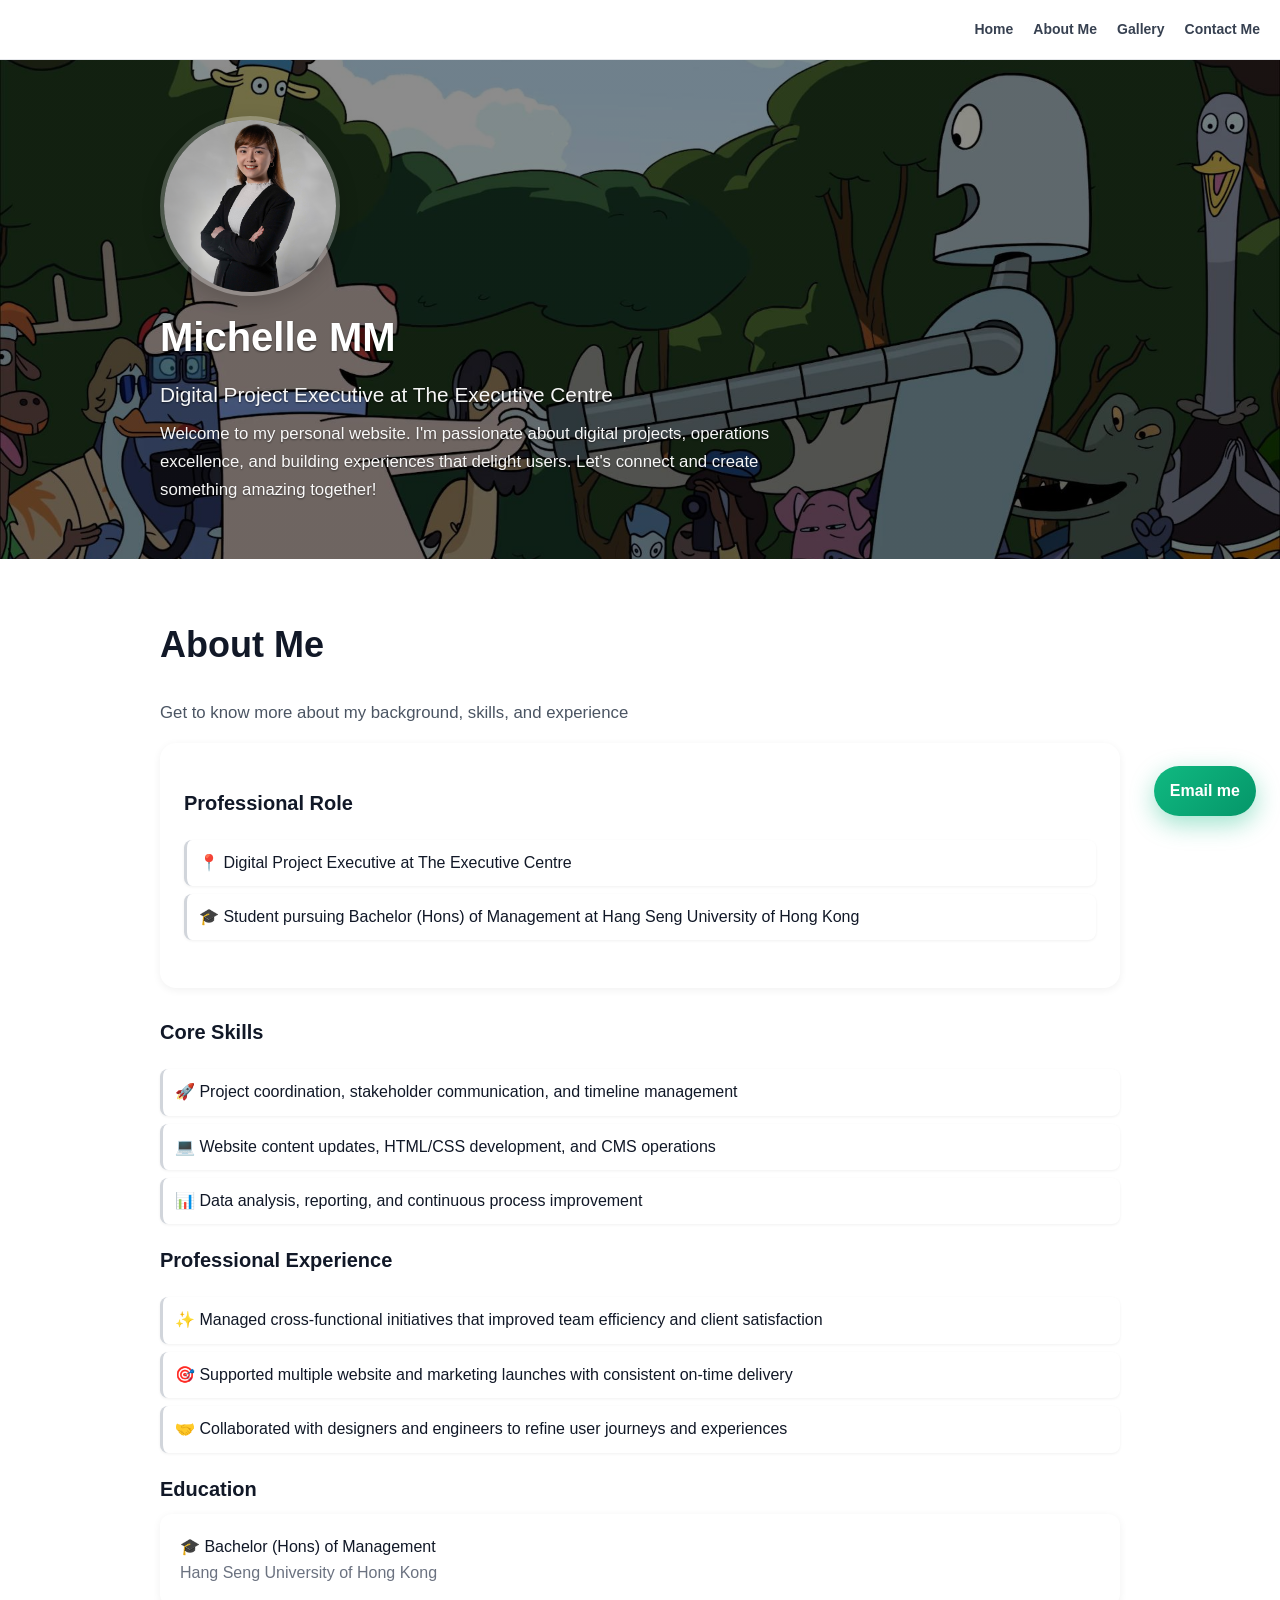
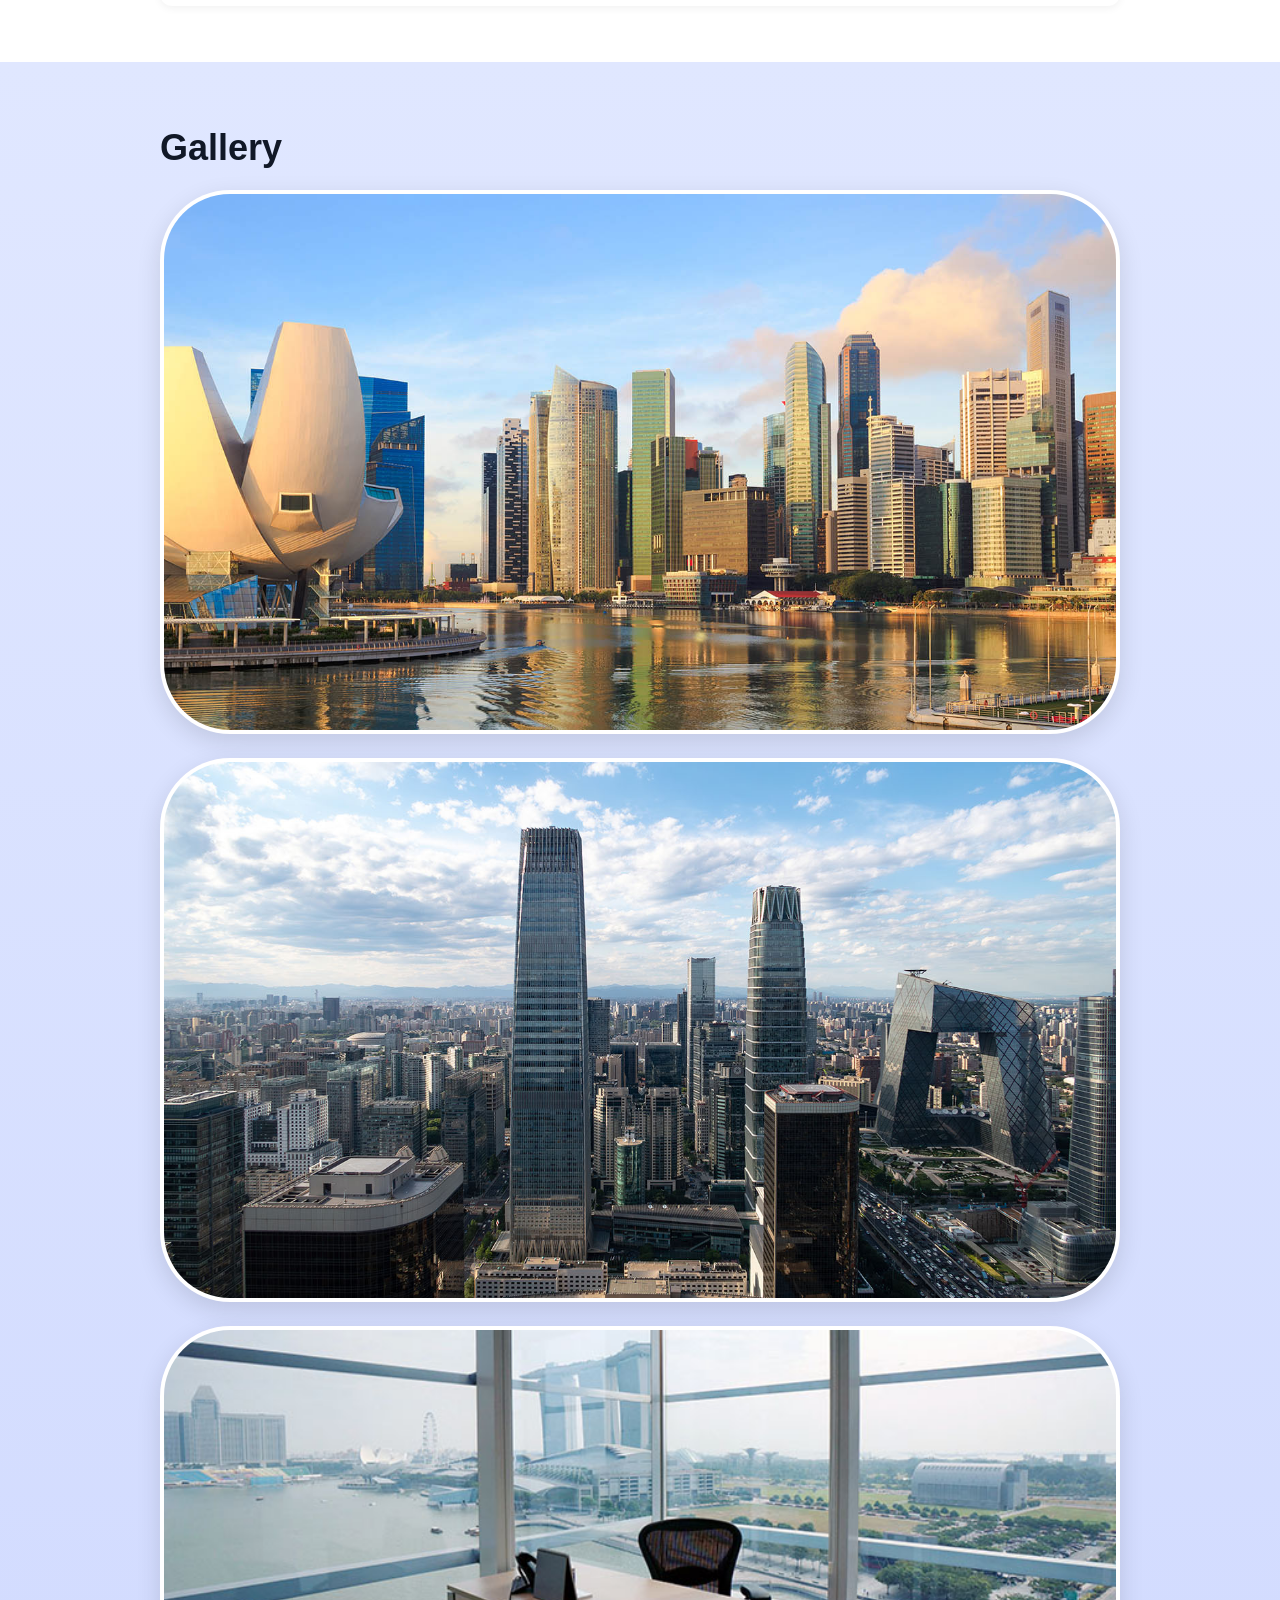
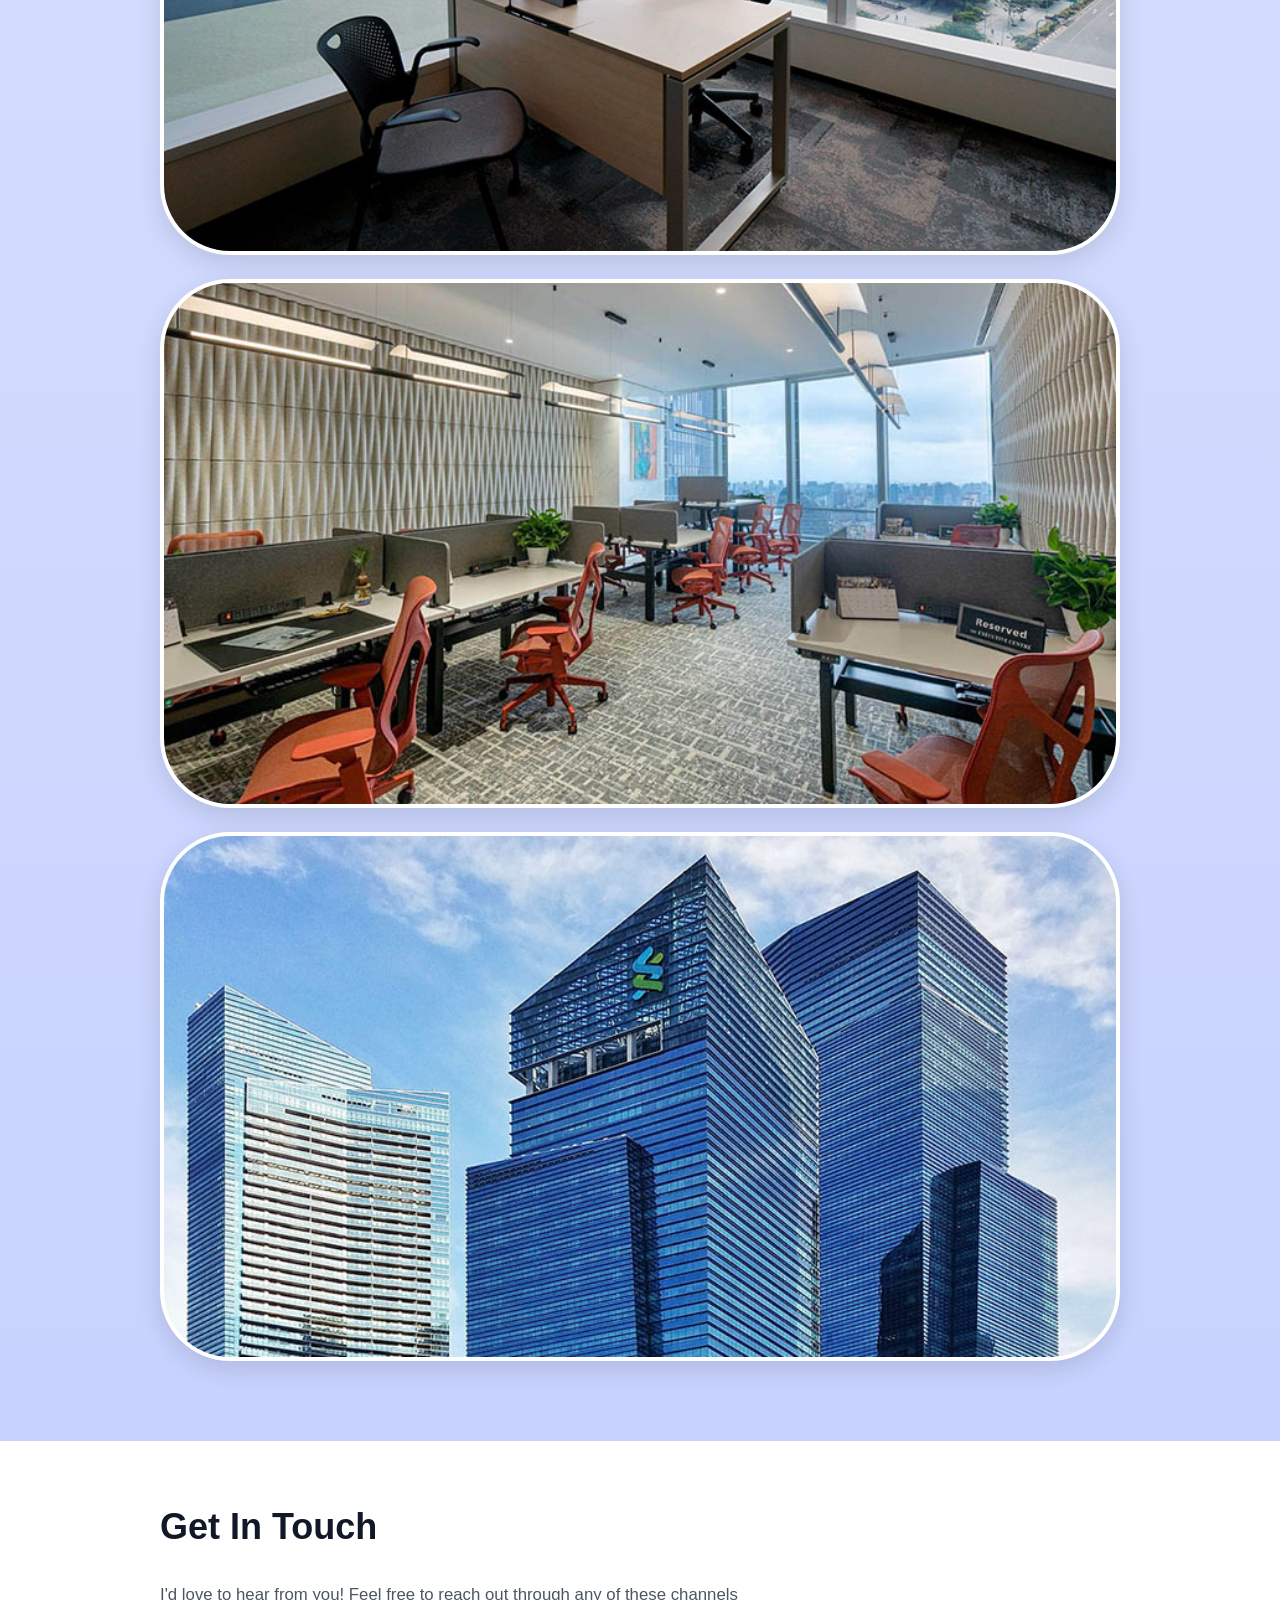
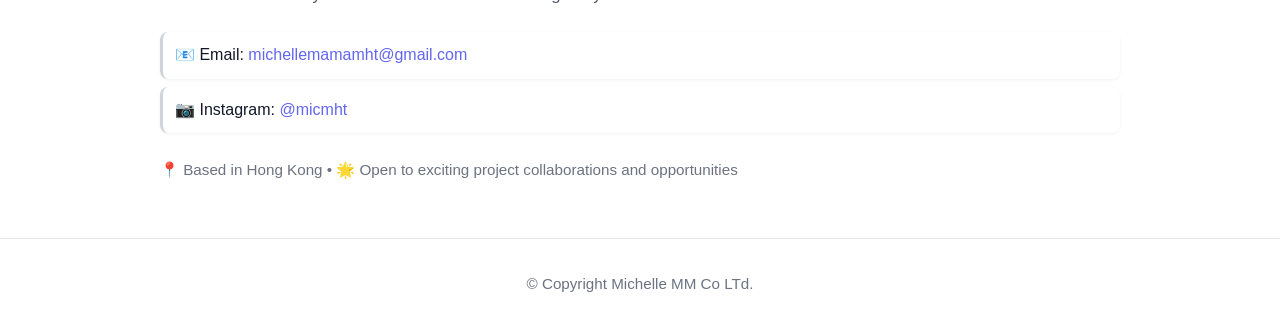
==== index.html @ 74125330 "Fixed the styling of the Gallery" ====
<!DOCTYPE html>
<html lang="en">
<head>
<meta charset="UTF-8">
<meta name="viewport" content="width=device-width, initial-scale=1.0">
<title>Michelle MM - Digital Project Executive | Personal Portfolio</title>
<link rel="stylesheet" href="css/style.css">
</head>
<body>
<header>
<nav>
<ul>
<li><a href="#intro">Home</a></li>
<li><a href="#about">About Me</a></li>
<li><a href="#gallery">Gallery</a></li>
<li><a href="#contact">Contact Me</a></li>
</ul>
</nav>
</header>
<main>
<section id="intro">
<div class="Container">
<img src="Images/Portrait.JPG" alt="The portrait of me">
<h2>Michelle MM</h2>
<p style="font-size: 1.3rem; font-weight: 500; margin-top: 16px;">Digital Project Executive at The Executive Centre</p>
<p>Welcome to my personal website. I'm passionate about digital projects, operations excellence, and building experiences that delight users. Let's connect and create something amazing together!</p>
</div> 
</section>

<section id="about">
<div class="container">
<h1>About Me</h1>
<p>Get to know more about my background, skills, and experience</p>
<div style="background: white; padding: 24px; border-radius: 16px; margin-bottom: 32px; box-shadow: 0 2px 8px rgba(0,0,0,0.06);">
<h2>Professional Role</h2>
<ul>
<li>📍 Digital Project Executive at The Executive Centre</li>
<li>🎓 Student pursuing Bachelor (Hons) of Management at Hang Seng University of Hong Kong</li>
</ul>
</div>

<h2>Core Skills</h2>
<ul>
<li>🚀 Project coordination, stakeholder communication, and timeline management</li>
<li>💻 Website content updates, HTML/CSS development, and CMS operations</li>
<li>📊 Data analysis, reporting, and continuous process improvement</li>
</ul>

<h2>Professional Experience</h2>
<ul>
<li>✨ Managed cross-functional initiatives that improved team efficiency and client satisfaction</li>
<li>🎯 Supported multiple website and marketing launches with consistent on-time delivery</li>
<li>🤝 Collaborated with designers and engineers to refine user journeys and experiences</li>
</ul>

<h2>Education</h2>
<p style="background: white; padding: 20px; border-radius: 12px; box-shadow: 0 2px 8px rgba(0,0,0,0.06); display: inline-block; min-width: 100%;">🎓 Bachelor (Hons) of Management<br><span style="color: #6b7280; font-size: 1rem;">Hang Seng University of Hong Kong</span></p>
</div>
</section>

<section id="gallery">
<div class="container">
<h1>Gallery</h1>
<img src="Images/Article-SingaporeLimitedLiabilityCompanyRegistrationCostRequirement-Header.jpg" alt="LLC Registration Header">
<img src="Images/Article-OfficeRentalPlatforms2025Strategy-Header.jpg" alt="Office Rental Platforms 2025 Header">
<img src="Images/Article-SingaporeLimitedLiabilityCompanyRegistrationCostRequirement-Room.jpg" alt="LLC Registration Room">
<img src="Images/Article-TecFlexibleGlobalWorkspacesBusinessCircle-Workstations.jpg" alt="TEC Flexible Workspaces Workstations">
<img src="Images/Article-SingaporeLimitedLiabilityCompanyRegistrationCostRequirement-Exterior.jpg" alt="LLC Registration Exterior">
</div>
</section>

<section id="contact">
<div class="container">
<h1>Get In Touch</h1>
<p>I'd love to hear from you! Feel free to reach out through any of these channels</p>
<ul>
<li>📧 Email: <a href="mailto:michellemamamht@gmail.com">michellemamamht@gmail.com</a></li>
<li>📷 Instagram: <a href="https://instagram.com/micmht" target="_blank" rel="noopener noreferrer">@micmht</a></li>
</ul>
<p>📍 Based in Hong Kong • 🌟 Open to exciting project collaborations and opportunities</p>
</div>
</section>

</main>
<footer>
<p>© Copyright Michelle MM Co LTd.</p>
</footer>
<!-- Lightbox overlay for gallery -->
<div id="lightbox" aria-hidden="true" style="display:none;">
<div class="lightbox-backdrop" role="button" tabindex="0"></div>
<img class="lightbox-image" alt="Expanded gallery image">
</div>

<!-- Back to top button -->
<button id="backToTop" type="button" aria-label="Back to top" style="display:none;">↑</button>

<!-- Sticky CTA: Email me -->
<a id="ctaEmail" href="mailto:michellemamamht@gmail.com" aria-label="Email Michelle">Email me</a>

<!-- Interaction scripts -->
<script>
// Smooth scroll for in-page links
document.querySelectorAll('a[href^="#"]').forEach(function(anchor){
  anchor.addEventListener('click', function(e){
    var targetId = this.getAttribute('href');
    var target = document.querySelector(targetId);
    if(target){
      e.preventDefault();
      target.scrollIntoView({ behavior: 'smooth', block: 'start' });
    }
  });
});

// Back to top visibility and behavior
var backBtn = document.getElementById('backToTop');
window.addEventListener('scroll', function(){
  backBtn.style.display = window.scrollY > 300 ? 'block' : 'none';
});
backBtn.addEventListener('click', function(){
  window.scrollTo({ top: 0, behavior: 'smooth' });
});

// Carousel logic
(function(){
  var track = document.querySelector('.carousel-track');
  if(!track) return;
  var slides = Array.from(document.querySelectorAll('.carousel-slide'));
  var prevBtn = document.querySelector('.carousel-btn.prev');
  var nextBtn = document.querySelector('.carousel-btn.next');
  var dotsContainer = document.querySelector('.carousel-dots');
  var index = 0;
  var timer; var autoplayMs = 3500; var isPointerDown = false; var startX = 0; var deltaX = 0;

  function renderDots(){
    dotsContainer.innerHTML = '';
    slides.forEach(function(_, i){
      var dot = document.createElement('button');
      dot.className = 'carousel-dot' + (i === index ? ' active' : '');
      dot.setAttribute('aria-label', 'Slide ' + (i+1));
      dot.addEventListener('click', function(){ goTo(i); restart(); });
      dotsContainer.appendChild(dot);
    });
  }
  function update(){
    var width = track.clientWidth; // equal to carousel width via CSS
    track.style.transform = 'translateX(' + (-index * width) + 'px)';
    renderDots();
  }
  function goTo(i){ index = (i + slides.length) % slides.length; update(); }
  function next(){ goTo(index+1); }
  function prev(){ goTo(index-1); }
  function start(){ timer = setInterval(next, autoplayMs); }
  function stop(){ clearInterval(timer); }
  function restart(){ stop(); start(); }

  nextBtn.addEventListener('click', function(){ next(); restart(); });
  prevBtn.addEventListener('click', function(){ prev(); restart(); });
  window.addEventListener('resize', update);

  // Drag / swipe
  var carousel = document.querySelector('.carousel');
  function onDown(x){ isPointerDown = true; startX = x; stop(); }
  function onMove(x){ if(!isPointerDown) return; deltaX = x - startX; track.style.transition = 'none'; track.style.transform = 'translateX(' + (-(index * track.clientWidth) + deltaX) + 'px)'; }
  function onUp(){
    if(!isPointerDown) return; isPointerDown = false; track.style.transition = '';
    if(Math.abs(deltaX) > track.clientWidth * 0.2){ if(deltaX < 0) next(); else prev(); } else { update(); }
    deltaX = 0; restart();
  }
  carousel.addEventListener('mousedown', function(e){ onDown(e.clientX); });
  window.addEventListener('mousemove', function(e){ onMove(e.clientX); });
  window.addEventListener('mouseup', onUp);
  carousel.addEventListener('touchstart', function(e){ onDown(e.touches[0].clientX); }, {passive:true});
  carousel.addEventListener('touchmove', function(e){ onMove(e.touches[0].clientX); }, {passive:true});
  window.addEventListener('touchend', onUp);

  // Init
  renderDots(); update(); start();
})();
</script>
</body>
</html>
---- css/style.css ----
*{
    padding: 0;
    margin: 0;
    box-sizing: border-box;
}

body{
    font-family: -apple-system, BlinkMacSystemFont, 'Segoe UI', Roboto, Oxygen,
        Ubuntu, Cantarell, 'Helvetica Neue', 'Noto Sans', Arial, sans-serif;
    color: #111827;
    background-color: #ffffff;
    line-height: 1.65;
    scroll-behavior: smooth;
}

header{
    height: 60px;
    display: flex;
    align-items: center;
    border-bottom: 1px solid #e5e7eb;
    background: #ffffff;
    backdrop-filter: blur(10px);
    position: sticky;
    top: 0;
    z-index: 100;
    box-shadow: none;
}

header nav{
    width: 100%;
}

header nav ul{
    display: flex;
    justify-content: flex-end;
    gap: 20px;
    list-style: none;
    padding: 0 20px;
}

header nav ul li{
    padding-left: 0;
}

header a{
    text-decoration: none;
    color: #374151;
    font-weight: 600;
    font-size: 14px;
    transition: color 0.2s ease;
}
header a:hover{ color: #111827; }

section{
    min-height: auto;
    padding: 56px 16px;
    display: flex;
    justify-content: center;
    align-items: center;
}

.Container,
.container{
    width: 100%;
    max-width: 960px;
    margin: 0 auto;
    text-align: left;
}

#intro .Container{ animation: fadeInUp 0.6s ease-out; }

@keyframes fadeInUp{
    from{
        opacity: 0;
        transform: translateY(30px);
    }
    to{
        opacity: 1;
        transform: translateY(0);
    }
}

.Container img,
.container img{
    width: 180px;
    height: 180px;
    object-fit: cover;
    border-radius: 50%;
    border: 4px solid rgba(255, 255, 255, 0.25);
    box-shadow: 0 6px 20px rgba(0, 0, 0, 0.15);
    transition: transform 0.2s ease, box-shadow 0.2s ease;
    margin-bottom: 16px;
    display: block;
}

.Container img:hover,
.container img:hover{
    transform: scale(1.05);
    box-shadow: 0 12px 40px rgba(0, 0, 0, 0.3);
}

.Container h2,
.container h2{
    margin-top: 8px;
    font-size: clamp(1.75rem, 4vw, 2.5rem);
    font-weight: 700;
    line-height: 1.25;
}

.Container p{
    margin-top: 8px;
    font-size: 1.05rem;
    max-width: 640px;
    opacity: 0.96;
}

#intro {
    background: linear-gradient(0deg, rgba(0,0,0,0.45), rgba(0,0,0,0.45)),
                url(../Images/robot-dreams-wallpapers.jpg);
    background-repeat: no-repeat;
    background-size: cover;
    background-position: center;
    background-attachment: scroll;
    position: relative;
}

#intro::before{ content: none; }

#intro .Container,
#intro .Container h2,
#intro .Container p,
#intro .Container a,
#intro .Container li{ color: #ffffff; text-shadow: 0 1px 2px rgba(0,0,0,0.5); }

.container{
    text-align: left;
}

.container h1{
    font-size: clamp(1.75rem, 3.2vw, 2.25rem);
    font-weight: 700;
    margin-bottom: 24px;
    text-align: left;
    color: #111827;
}

.container > p:first-of-type{ font-size: 1.05rem; color: #4b5563; text-align: left; margin-bottom: 16px; }

.container h2{ font-size: 1.25rem; margin: 24px 0 12px; color: #111827; font-weight: 700; }

.container ul{
    list-style: none;
    padding-left: 0;
    margin: 24px 0;
}

.container li{ padding: 10px 12px; margin: 8px 0; background: #ffffff; border-radius: 8px; box-shadow: 0 1px 3px rgba(0,0,0,0.06); transition: background 0.2s ease; border-left: 3px solid #d1d5db; }
.container li:hover{ background: #f9fafb; }

.container a{
    color: #6366f1;
    text-decoration: none;
    font-weight: 500;
    transition: color 0.2s ease;
}

.container a:hover{
    color: #8b5cf6;
    text-decoration: underline;
}

#about{ background: #ffffff; }
#contact{ background: #ffffff; }
#gallery{ background: #ffffff; }
#contact .container p:last-child{ text-align: left; margin-top: 12px; font-size: 0.95rem; color: #6b7280; font-style: normal; }

#gallery{
    background: linear-gradient(180deg, #e0e7ff 0%, #c7d2fe 100%);
}

#gallery h1{
    margin-bottom: 12px;
}

#gallery img{
    width: 100%;
    height: auto;
    border-radius: 70px;
    box-shadow: 0 8px 24px rgba(0,0,0,0.12);
    background: #ffffff;
    display: inline-block;
}

/* Carousel */
.carousel{
    position: relative;
    overflow: hidden;
    border-radius: 16px;
    box-shadow: 0 8px 24px rgba(0,0,0,0.12);
    background: #fff;
}
.carousel-track{
    display: flex;
    width: 100%;
    transition: transform 0.5s ease;
}
.carousel-slide{
    flex: 0 0 100%;
    display: flex;
    align-items: center;
    justify-content: center;
}
.carousel-slide img{
    width: 100%;
    height: 480px;
    object-fit: cover;
}
.carousel-btn{
    position: absolute;
    top: 50%;
    transform: translateY(-50%);
    background: rgba(17,24,39,0.65);
    color: #fff;
    border: none;
    width: 44px;
    height: 44px;
    border-radius: 999px;
    cursor: pointer;
    display: flex;
    align-items: center;
    justify-content: center;
    font-size: 24px;
}
.carousel-btn:hover{ background: rgba(17,24,39,0.85); }
.carousel-btn.prev{ left: 12px; }
.carousel-btn.next{ right: 12px; }

.carousel-dots{
    position: absolute;
    left: 50%;
    bottom: 12px;
    transform: translateX(-50%);
    display: flex;
    gap: 8px;
}
.carousel-dot{
    width: 10px;
    height: 10px;
    border-radius: 999px;
    background: rgba(17,24,39,0.35);
    border: none;
    cursor: pointer;
}
.carousel-dot.active{ background: #6366f1; }

footer {
    padding: 32px;
    display: flex;
    justify-content: center;
    align-items: center;
    font-size: 0.95rem;
    border-top: 1px solid #e5e7eb;
    background: #ffffff;
    color: #6b7280;
}

#backToTop{
    position: fixed;
    right: 24px;
    bottom: 24px;
    width: 48px;
    height: 48px;
    border-radius: 50%;
    border: none;
    background: linear-gradient(135deg, #6366f1, #8b5cf6);
    color: #fff;
    font-size: 20px;
    cursor: pointer;
    box-shadow: 0 4px 16px rgba(99, 102, 241, 0.4);
    transition: all 0.3s ease;
    z-index: 50;
}

#backToTop:hover{
    transform: translateY(-4px);
    box-shadow: 0 8px 24px rgba(99, 102, 241, 0.5);
}

/* Sticky CTA: Email me */
#ctaEmail{
    position: fixed;
    right: 24px;
    bottom: 84px; /* sits above back-to-top */
    display: inline-flex;
    align-items: center;
    justify-content: center;
    padding: 12px 16px;
    border-radius: 999px;
    background: linear-gradient(135deg, #10b981, #059669);
    color: #ffffff;
    text-decoration: none;
    font-weight: 600;
    box-shadow: 0 8px 24px rgba(16, 185, 129, 0.4);
    transition: transform 0.2s ease, box-shadow 0.2s ease, filter 0.2s ease;
    z-index: 60;
}
#ctaEmail:hover{
    transform: translateY(-2px);
    box-shadow: 0 12px 32px rgba(16, 185, 129, 0.5);
    filter: brightness(1.05);
}
@media (max-width: 768px){
    #ctaEmail{
        right: 16px;
        bottom: 76px;
        padding: 10px 14px;
        font-size: 0.95rem;
    }
}

#lightbox{
    position: fixed;
    inset: 0;
    display: none;
    align-items: center;
    justify-content: center;
    z-index: 1000;
    animation: fadeIn 0.3s ease;
}

@keyframes fadeIn{
    from{ opacity: 0; }
    to{ opacity: 1; }
}

#lightbox .lightbox-backdrop{
    position: absolute;
    inset: 0;
    background: rgba(0, 0, 0, 0.9);
    backdrop-filter: blur(4px);
}

#lightbox .lightbox-image{
    position: relative;
    max-width: 90vw;
    max-height: 90vh;
    border-radius: 16px;
    box-shadow: 0 20px 60px rgba(0, 0, 0, 0.5);
    animation: zoomIn 0.3s ease;
}

@keyframes zoomIn{
    from{
        transform: scale(0.9);
        opacity: 0;
    }
    to{
        transform: scale(1);
        opacity: 1;
    }
}

@media (max-width: 900px){
    .carousel-slide img{ height: 360px; }
}

@media (max-width: 768px){
    header{
        height: 60px;
    }
    
    header nav ul{
        justify-content: center;
        gap: 20px;
        padding: 0 16px;
        font-size: 14px;
    }
    
    section{
        min-height: auto;
        padding: 60px 16px;
    }
    
    .Container img,
    .container img{
        width: 180px;
        height: 180px;
    }
    
    .carousel-slide img{ height: 260px; }
    
    .container li{
        padding: 12px 16px;
    }
    
    #backToTop{
        width: 44px;
        height: 44px;
        right: 16px;
        bottom: 16px;
    }
}

@media (max-width: 480px){
    header nav ul{
        gap: 12px;
        font-size: 13px;
    }
    
    .Container img,
    .container img{
        width: 150px;
        height: 150px;
    }
}
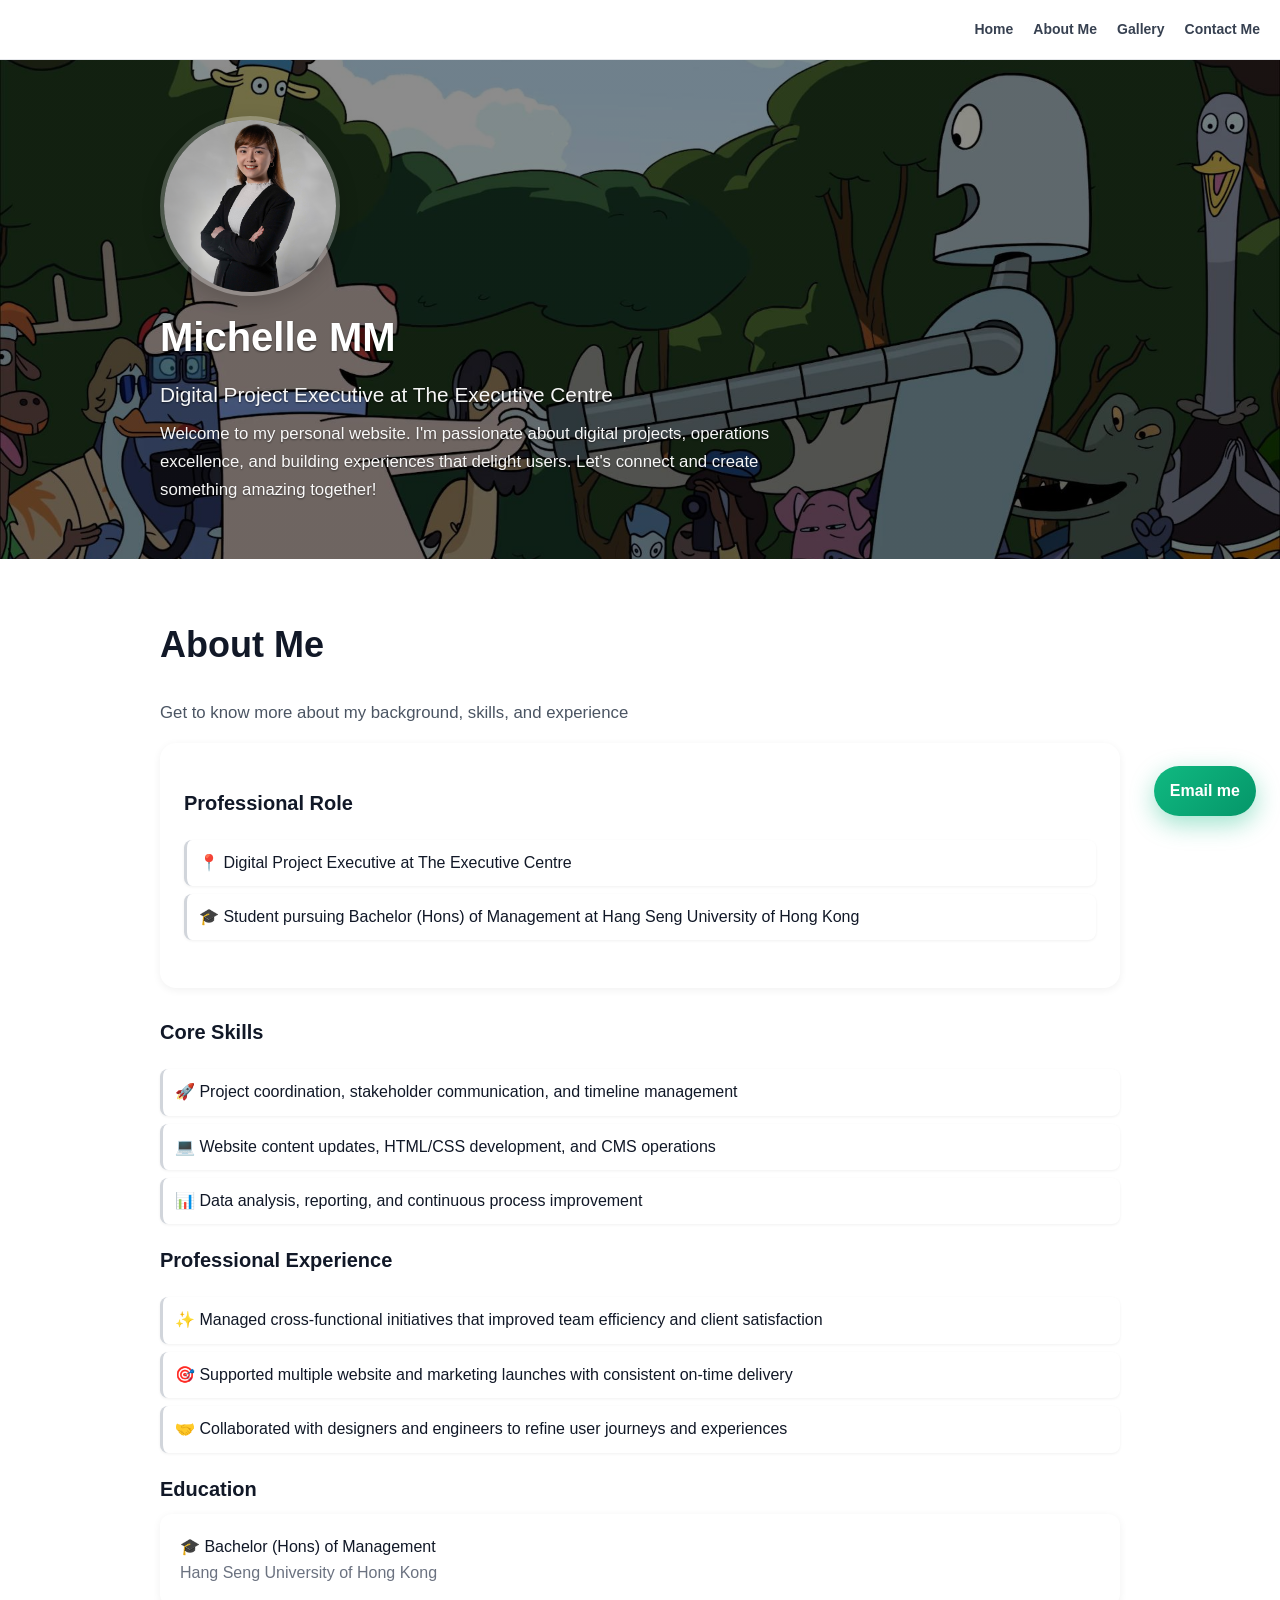
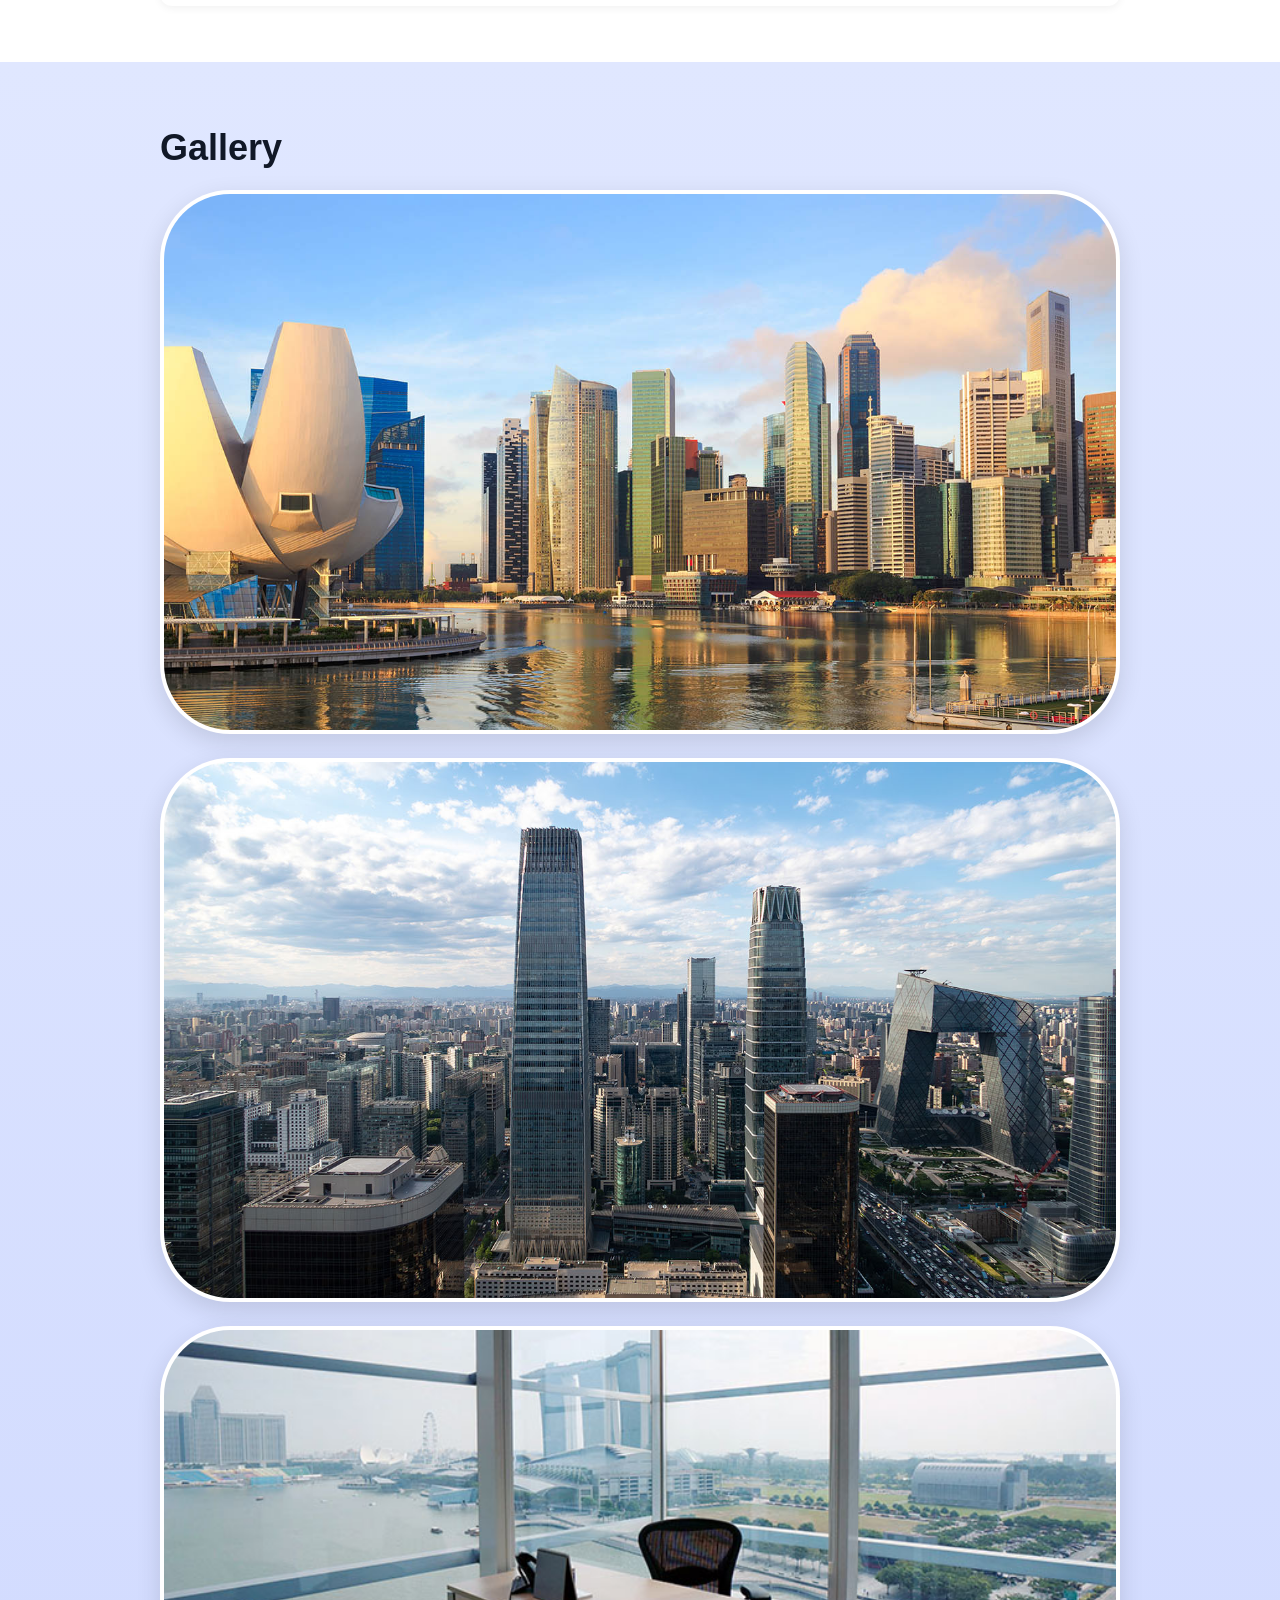
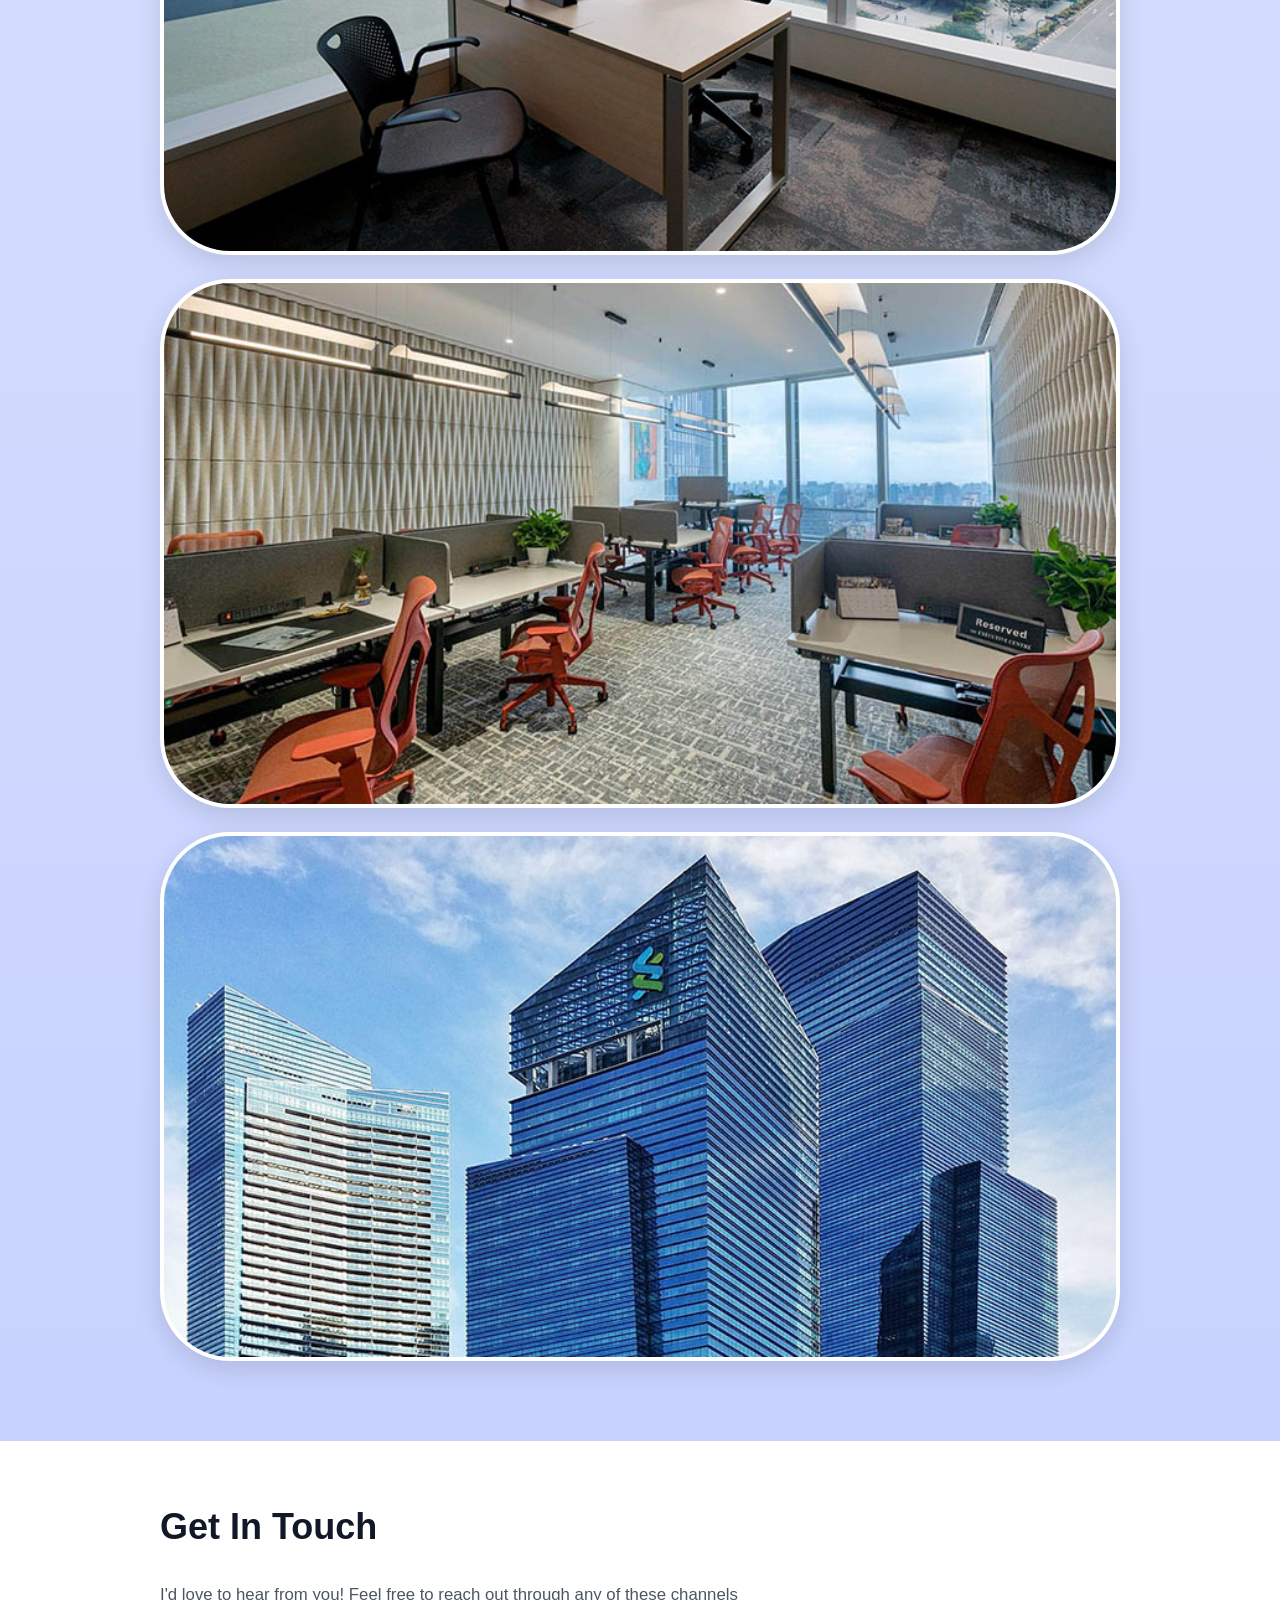
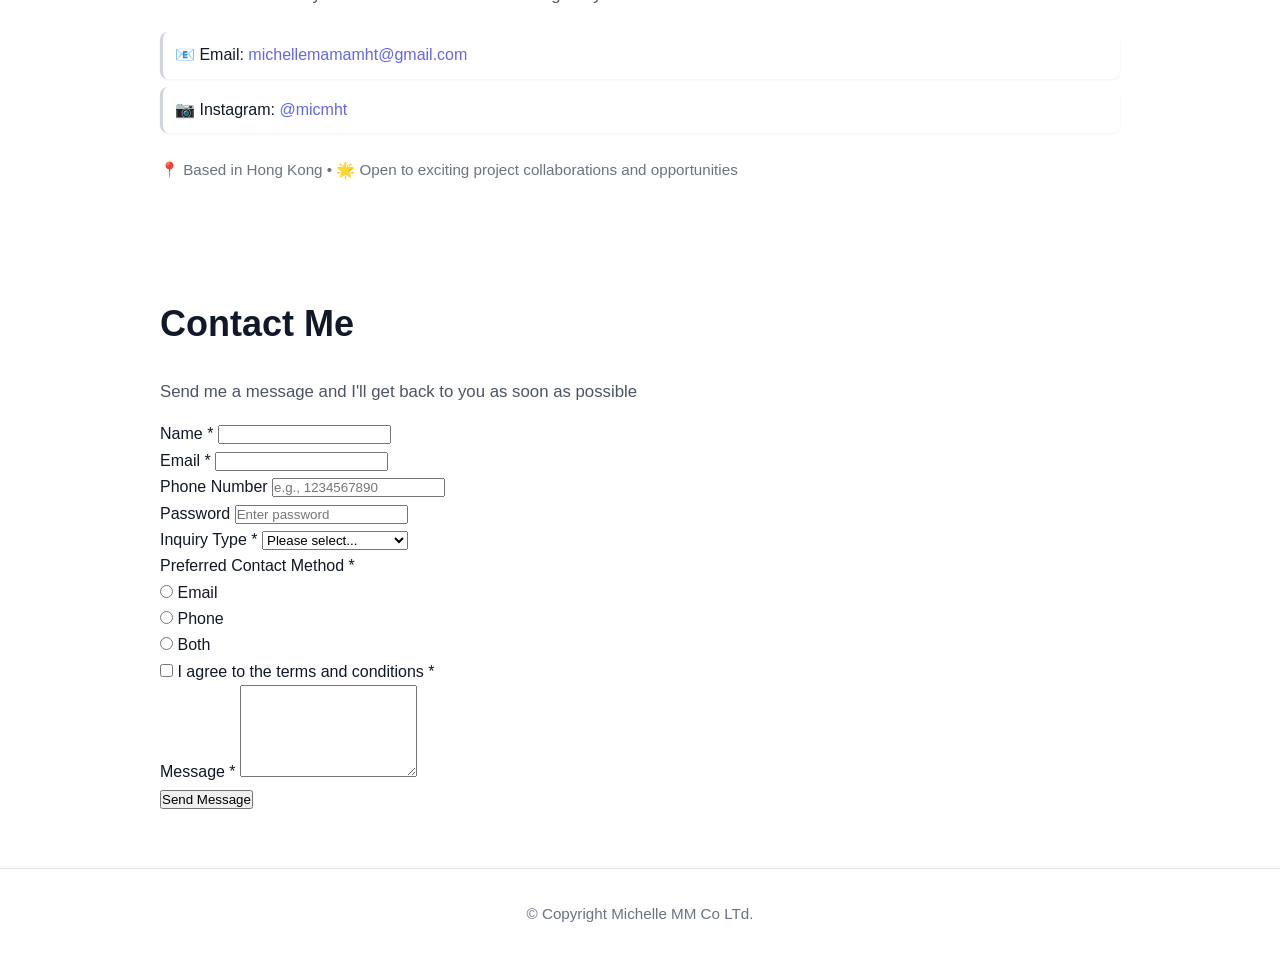
==== commit ce669cba: "added Contact Us form" ====
--- a/index.html
+++ b/index.html
@@ -31,7 +31,7 @@
 <div class="container">
 <h1>About Me</h1>
 <p>Get to know more about my background, skills, and experience</p>
-<div style="background: white; padding: 24px; border-radius: 16px; margin-bottom: 32px; box-shadow: 0 2px 8px rgba(0,0,0,0.06);">
+<div style="background: rgb(255, 255, 255); padding: 24px; border-radius: 16px; margin-bottom: 32px; box-shadow: 0 2px 8px rgba(0,0,0,0.06);">
 <h2>Professional Role</h2>
 <ul>
 <li>📍 Digital Project Executive at The Executive Centre</li>
@@ -78,6 +78,78 @@
 <li>📷 Instagram: <a href="https://instagram.com/micmht" target="_blank" rel="noopener noreferrer">@micmht</a></li>
 </ul>
 <p>📍 Based in Hong Kong • 🌟 Open to exciting project collaborations and opportunities</p>
+</div>
+</section>
+
+<section id="contact-form">
+<div class="container">
+<h1>Contact Me</h1>
+<p>Send me a message and I'll get back to you as soon as possible</p>
+<form id="contactForm" novalidate>
+<div class="form-group">
+<label for="name">Name *</label>
+<input type="text" id="name" name="name" required>
+<span class="error-message"></span>
+</div>
+<div class="form-group">
+<label for="email">Email *</label>
+<input type="email" id="email" name="email" required>
+<span class="error-message"></span>
+</div>
+<div class="form-group">
+<label for="phone">Phone Number</label>
+<input type="number" id="phone" name="phone" placeholder="e.g., 1234567890">
+<span class="error-message"></span>
+</div>
+<div class="form-group">
+<label for="password">Password</label>
+<input type="password" id="password" name="password" placeholder="Enter password">
+<span class="error-message"></span>
+</div>
+<div class="form-group">
+<label for="inquiry-type">Inquiry Type *</label>
+<select id="inquiry-type" name="inquiry-type" required>
+<option value="">Please select...</option>
+<option value="general">General Inquiry</option>
+<option value="collaboration">Project Collaboration</option>
+<option value="job">Job Opportunity</option>
+<option value="other">Other</option>
+</select>
+<span class="error-message"></span>
+</div>
+<div class="form-group">
+<label>Preferred Contact Method *</label>
+<div class="radio-group">
+<div class="radio-option">
+<input type="radio" id="contact-email" name="contact-method" value="email" required>
+<label for="contact-email">Email</label>
+</div>
+<div class="radio-option">
+<input type="radio" id="contact-phone" name="contact-method" value="phone" required>
+<label for="contact-phone">Phone</label>
+</div>
+<div class="radio-option">
+<input type="radio" id="contact-both" name="contact-method" value="both" required>
+<label for="contact-both">Both</label>
+</div>
+</div>
+<span class="error-message"></span>
+</div>
+<div class="form-group">
+<label class="checkbox-label">
+<input type="checkbox" id="terms" name="terms" value="accepted" required>
+<span>I agree to the terms and conditions *</span>
+</label>
+<span class="error-message"></span>
+</div>
+<div class="form-group">
+<label for="message">Message *</label>
+<textarea id="message" name="message" rows="6" required></textarea>
+<span class="error-message"></span>
+</div>
+<button type="submit" class="submit-btn">Send Message</button>
+<div id="formMessage" class="form-message"></div>
+</form>
 </div>
 </section>
 
@@ -176,6 +248,154 @@
   // Init
   renderDots(); update(); start();
 })();
+
+// Contact form handling
+(function(){
+  var form = document.getElementById('contactForm');
+  if(!form) return;
+  
+  var formMessage = document.getElementById('formMessage');
+  
+  function showFieldError(fieldId, message){
+    var fieldEl = document.getElementById(fieldId);
+    if(!fieldEl) return;
+    var errorEl = fieldEl.parentElement.querySelector('.error-message');
+    if(errorEl){
+      errorEl.textContent = message;
+    }
+    if(fieldEl.type !== 'radio' && fieldEl.type !== 'checkbox'){
+      fieldEl.style.borderColor = '#ef4444';
+    }
+  }
+  
+  function clearFieldError(fieldId){
+    var fieldEl = document.getElementById(fieldId);
+    if(!fieldEl) return;
+    var errorEl = fieldEl.parentElement.querySelector('.error-message');
+    if(errorEl){
+      errorEl.textContent = '';
+    }
+    if(fieldEl.type !== 'radio' && fieldEl.type !== 'checkbox'){
+      fieldEl.style.borderColor = '';
+    }
+  }
+  
+  form.addEventListener('submit', function(e){
+    e.preventDefault();
+    
+    // Clear previous messages
+    formMessage.textContent = '';
+    formMessage.className = 'form-message';
+    document.querySelectorAll('.error-message').forEach(function(el){
+      el.textContent = '';
+    });
+    document.querySelectorAll('input, textarea, select').forEach(function(el){
+      if(el.type !== 'radio' && el.type !== 'checkbox'){
+        el.style.borderColor = '';
+      }
+    });
+    
+    // Get form values
+    var name = document.getElementById('name').value.trim();
+    var email = document.getElementById('email').value.trim();
+    var phone = document.getElementById('phone').value.trim();
+    var password = document.getElementById('password').value;
+    var inquiryType = document.getElementById('inquiry-type').value;
+    var contactMethod = form.querySelector('input[name="contact-method"]:checked');
+    var terms = document.getElementById('terms').checked;
+    var message = document.getElementById('message').value.trim();
+    
+    // Basic validation
+    var isValid = true;
+    
+    if(!name){
+      showFieldError('name', 'This field is required');
+      isValid = false;
+    }
+    
+    if(!email || !/^[^\s@]+@[^\s@]+\.[^\s@]+$/.test(email)){
+      showFieldError('email', email ? 'Please enter a valid email address' : 'This field is required');
+      isValid = false;
+    }
+    
+    if(phone && isNaN(phone)){
+      showFieldError('phone', 'Please enter a valid phone number');
+      isValid = false;
+    }
+    
+    if(!inquiryType){
+      showFieldError('inquiry-type', 'Please select an inquiry type');
+      isValid = false;
+    }
+    
+    if(!contactMethod){
+      var radioGroup = document.querySelector('.radio-group').parentElement;
+      var errorEl = radioGroup.querySelector('.error-message');
+      if(errorEl){
+        errorEl.textContent = 'Please select a contact method';
+      }
+      isValid = false;
+    }
+    
+    if(!terms){
+      var termsLabel = document.getElementById('terms').closest('.form-group');
+      var errorEl = termsLabel.querySelector('.error-message');
+      if(errorEl){
+        errorEl.textContent = 'You must agree to the terms and conditions';
+      }
+      isValid = false;
+    }
+    
+    if(!message){
+      showFieldError('message', 'This field is required');
+      isValid = false;
+    }
+    
+    if(!isValid){
+      formMessage.textContent = 'Please fix the errors above';
+      formMessage.className = 'form-message error';
+      return;
+    }
+    
+    // Show success message
+    formMessage.textContent = 'Thank you for your message! I\'ll get back to you soon.';
+    formMessage.className = 'form-message success';
+    
+    // Reset form
+    form.reset();
+    
+    // Note: In a real application, you would send the form data to a server here
+    // For now, this is just client-side validation and feedback
+  });
+  
+  // Clear error on input
+  form.querySelectorAll('input, textarea, select').forEach(function(field){
+    field.addEventListener('input', function(){
+      clearFieldError(this.id);
+      if(this.type === 'radio' || this.type === 'checkbox'){
+        var group = this.closest('.form-group');
+        if(group){
+          var errorEl = group.querySelector('.error-message');
+          if(errorEl){
+            errorEl.textContent = '';
+          }
+        }
+      }
+    });
+    
+    if(field.type === 'radio' || field.type === 'checkbox'){
+      field.addEventListener('change', function(){
+        var group = this.closest('.form-group');
+        if(group){
+          var errorEl = group.querySelector('.error-message');
+          if(errorEl){
+            errorEl.textContent = '';
+          }
+        }
+      });
+    }
+  });
+})();
 </script>
 </body>
 </html>
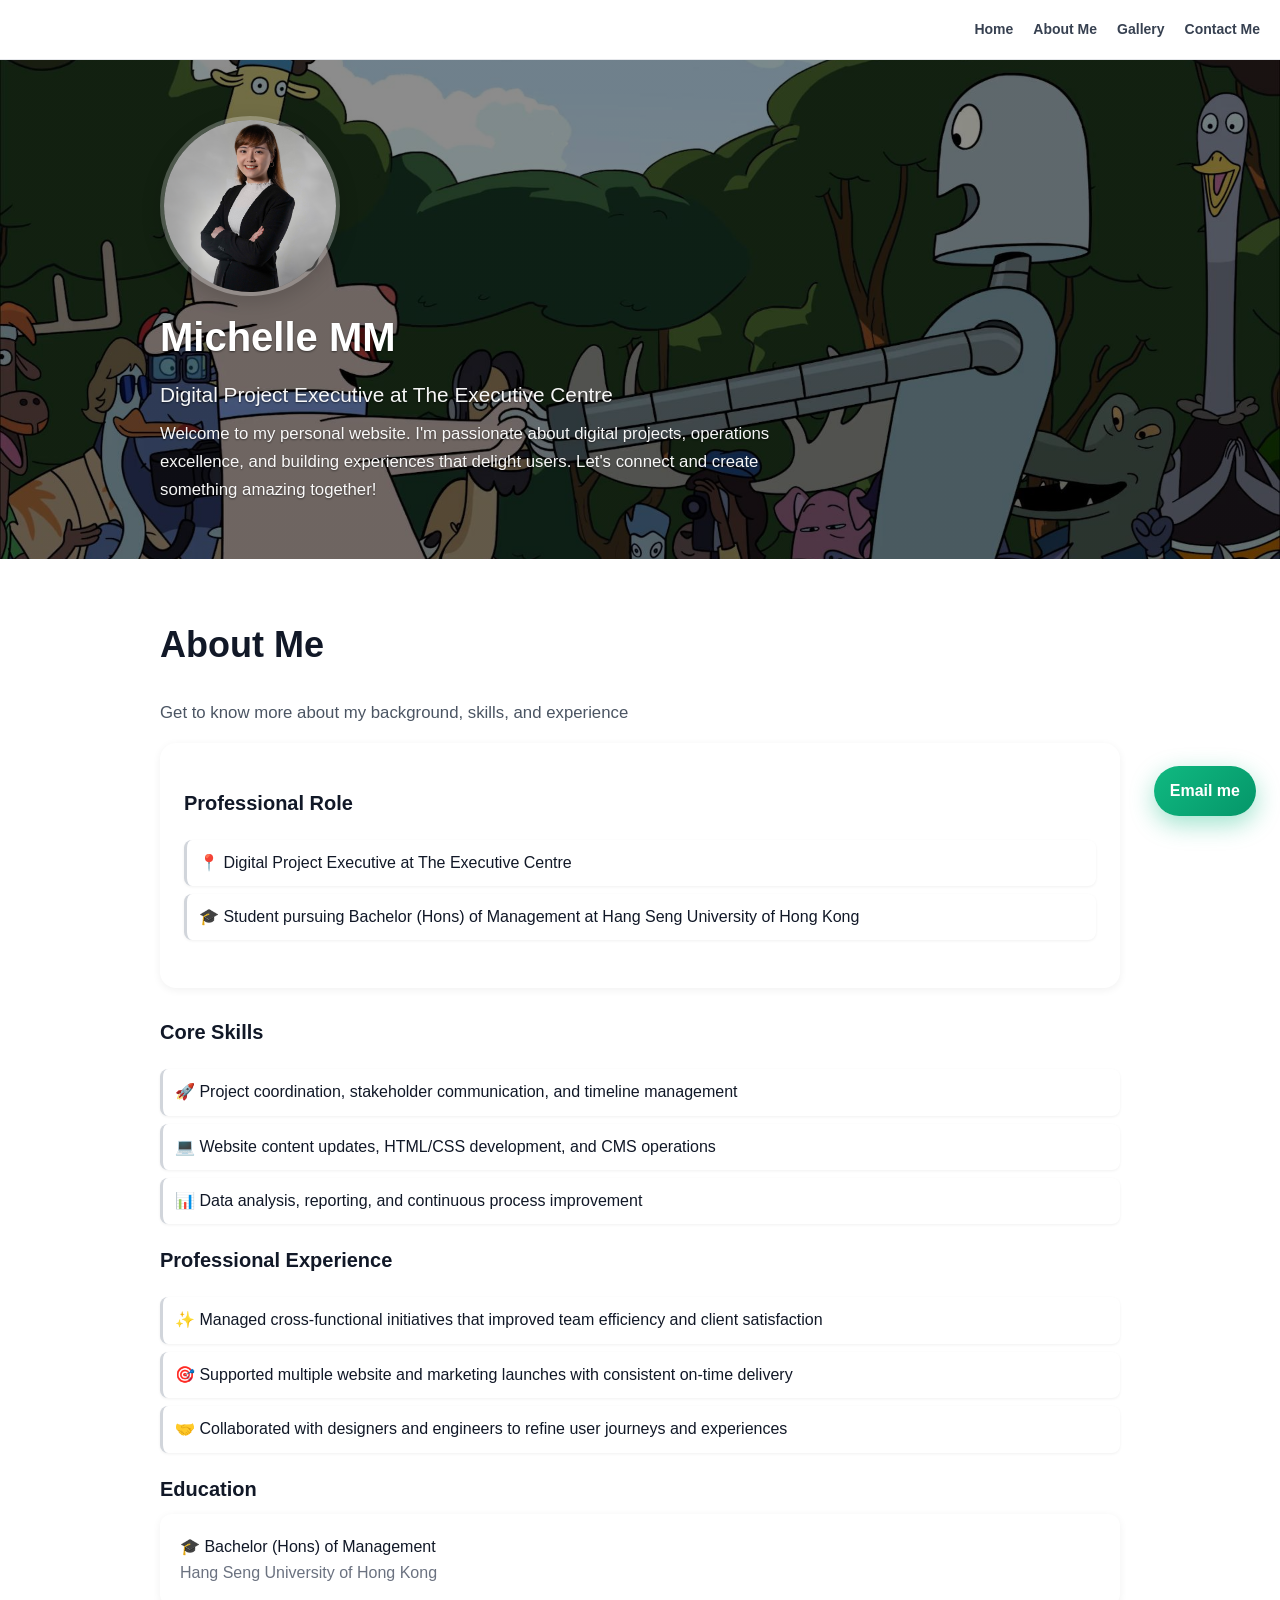
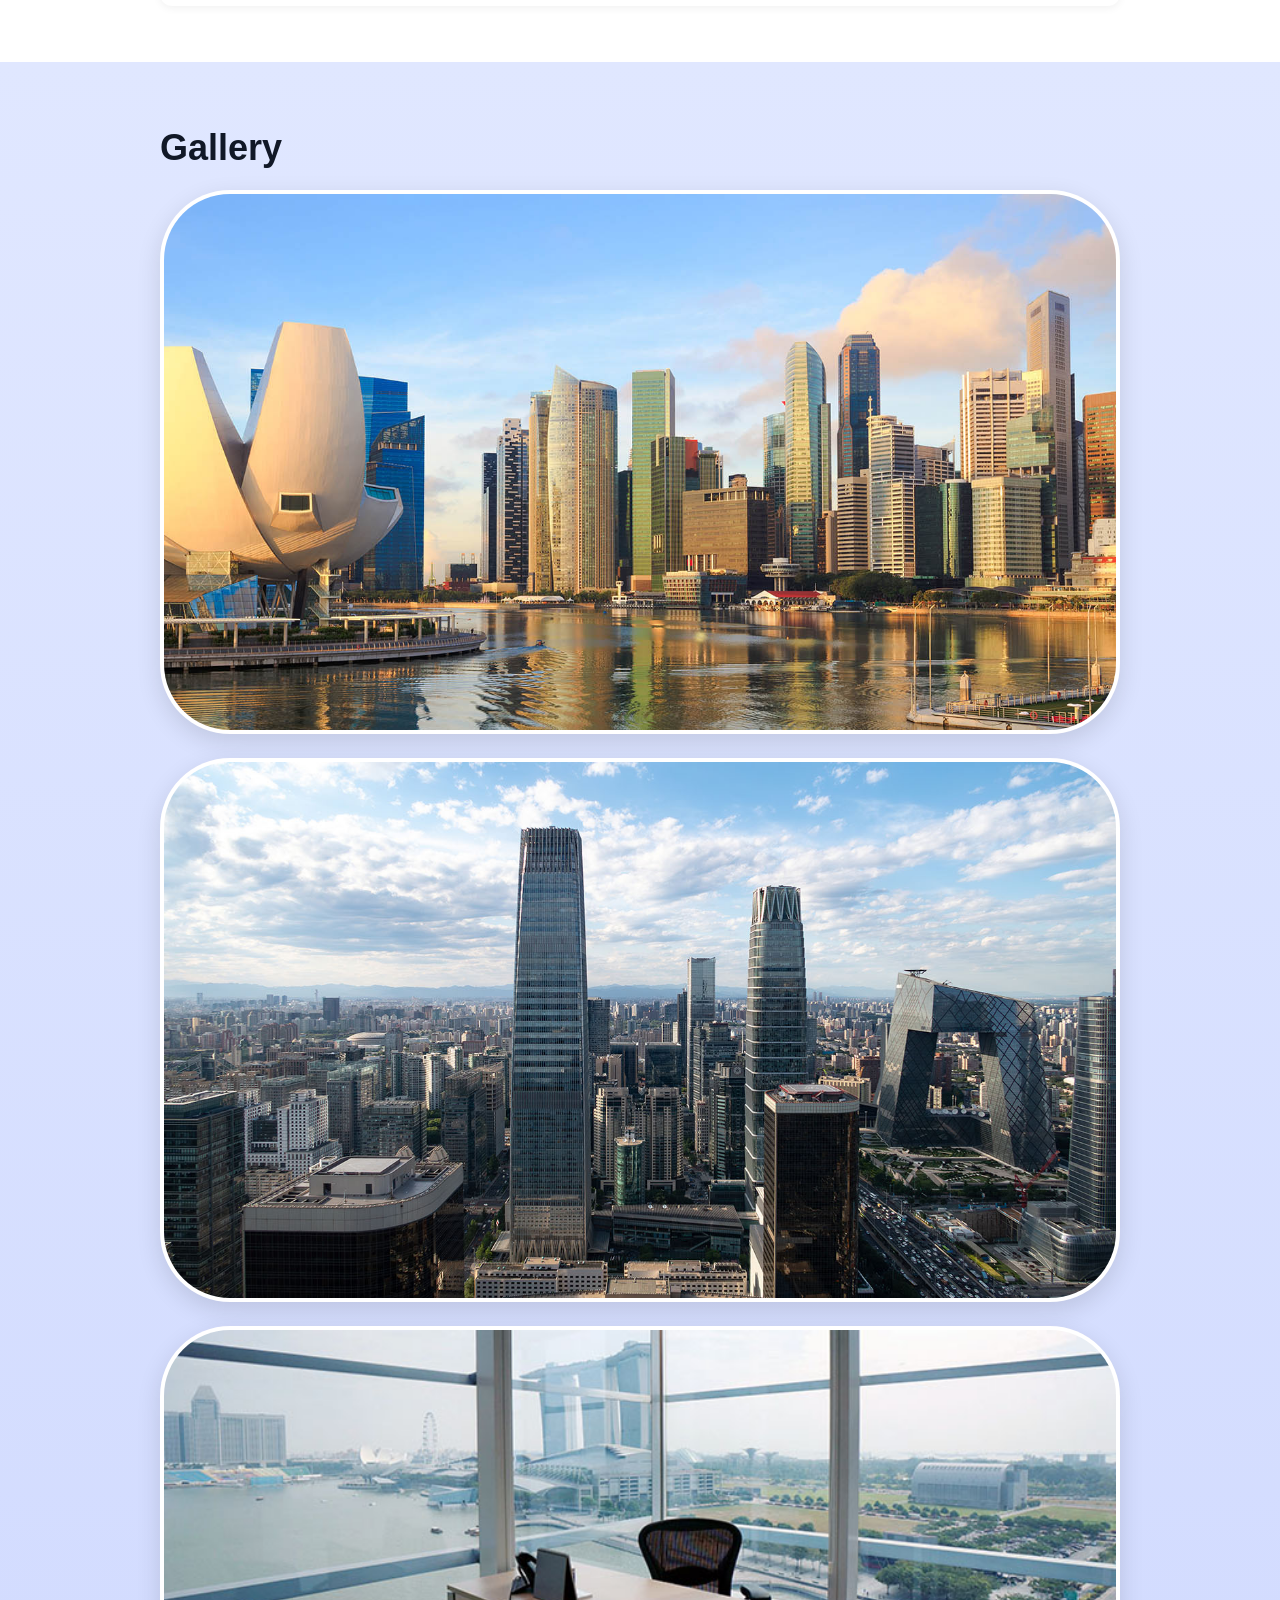
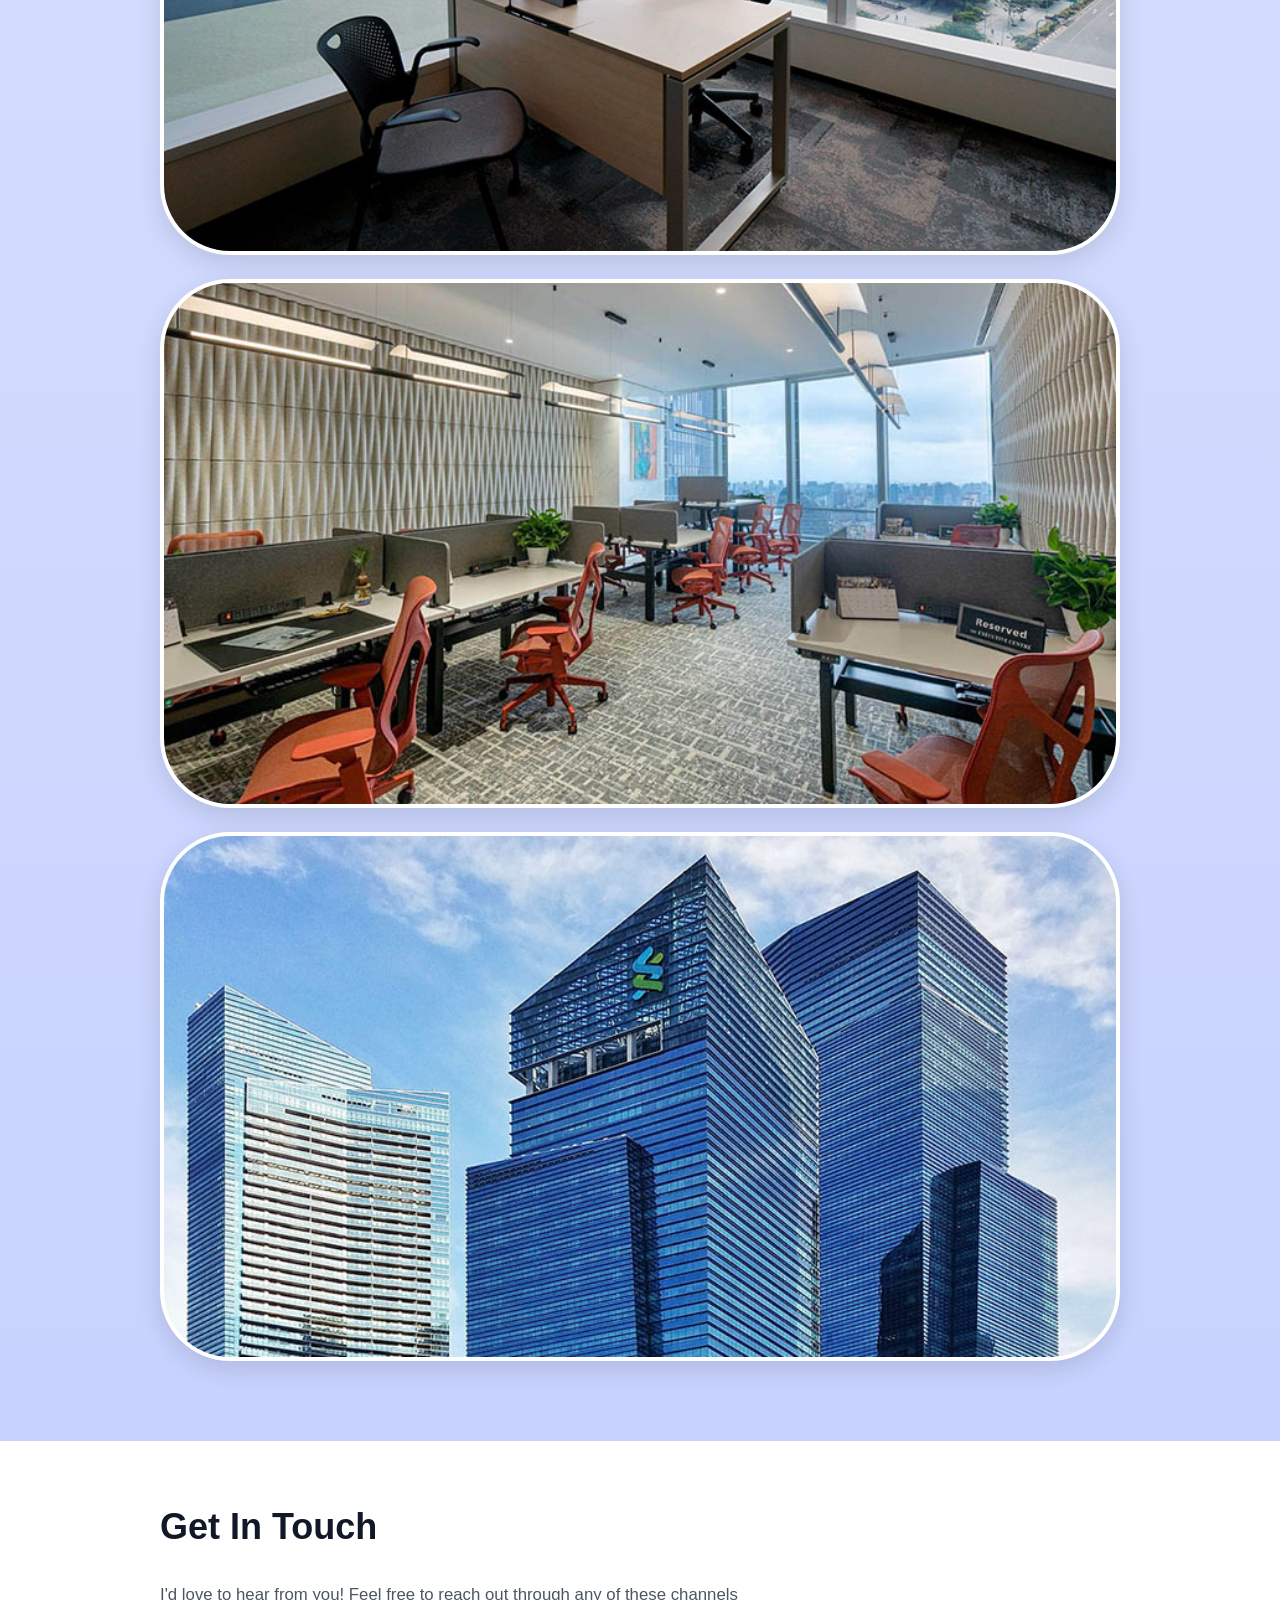
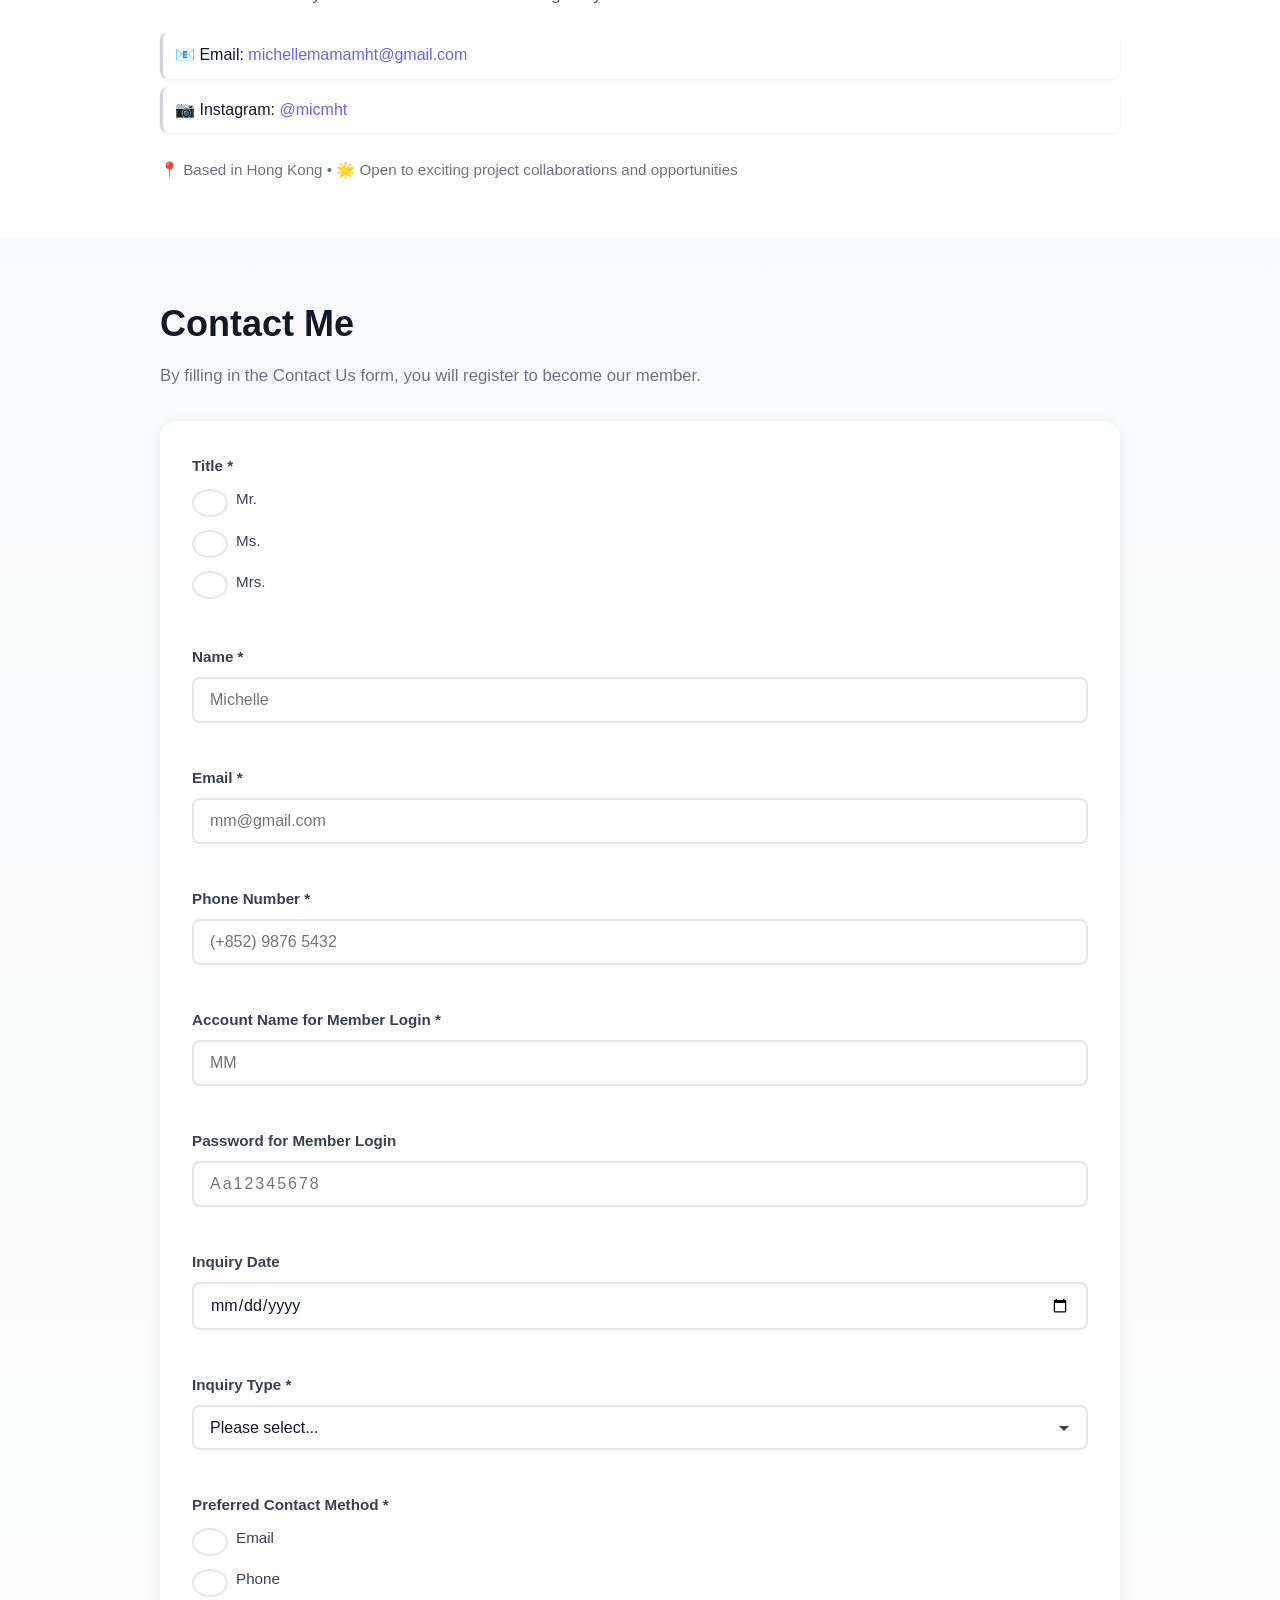
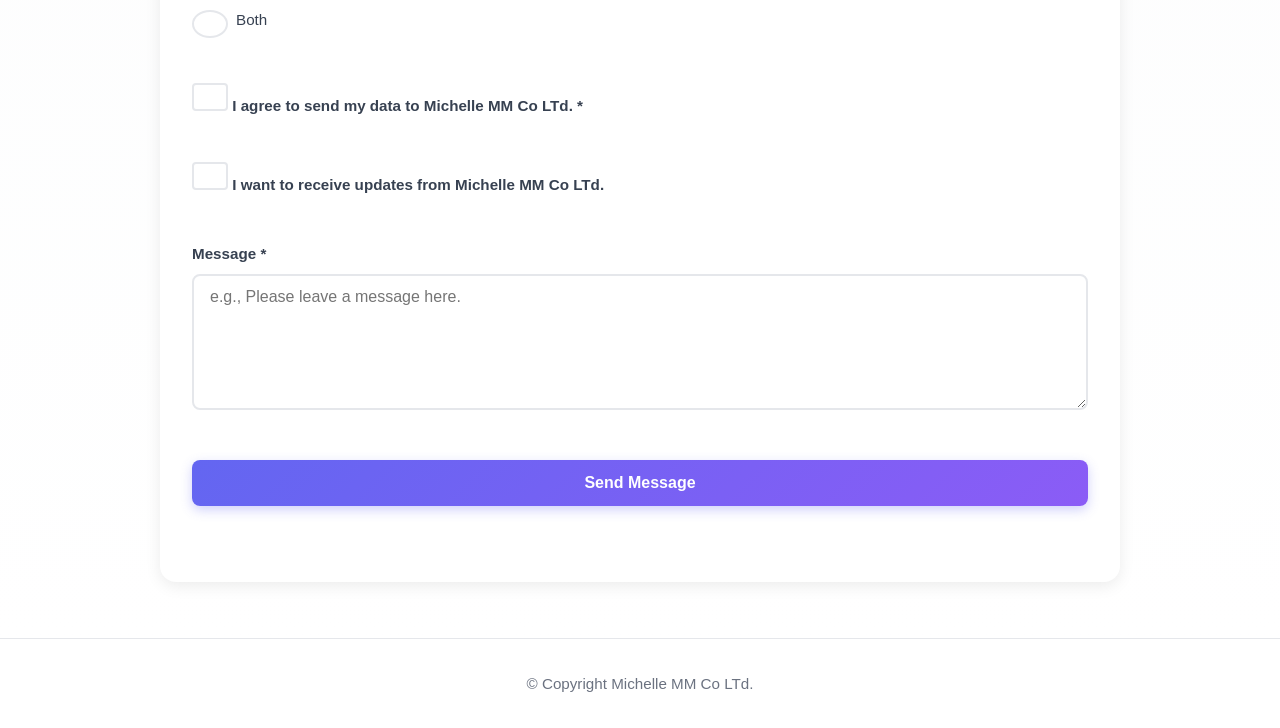
==== commit 2c016d3c: "Add error message to the form" ====
--- a/index.html
+++ b/index.html
@@ -84,28 +84,56 @@
 <section id="contact-form">
 <div class="container">
 <h1>Contact Me</h1>
-<p>Send me a message and I'll get back to you as soon as possible</p>
+<p>By filling in the Contact Us form, you will register to become our member.</p>
 <form id="contactForm" novalidate>
+  <div class="form-group">
+    <label>Title *</label>
+    <div class="radio-group">
+    <div class="radio-option">
+    <input type="radio" id="title-mr" name="title" value="mr" required>
+    <label for="title-mr">Mr.</label>
+    </div>
+    <div class="radio-option">
+    <input type="radio" id="title-ms" name="title" value="ms" required>
+    <label for="title-ms">Ms.</label>
+    </div>
+    <div class="radio-option">
+    <input type="radio" id="title-mrs" name="title" value="mrs" required>
+    <label for="title-mrs">Mrs.</label>
+    </div>
+    </div>
+    <span class="error-message"></span>
+    </div>
 <div class="form-group">
 <label for="name">Name *</label>
-<input type="text" id="name" name="name" required>
+<input type="text" id="name" name="name" placeholder="Michelle" required>
 <span class="error-message"></span>
 </div>
 <div class="form-group">
 <label for="email">Email *</label>
-<input type="email" id="email" name="email" required>
-<span class="error-message"></span>
-</div>
-<div class="form-group">
-<label for="phone">Phone Number</label>
-<input type="number" id="phone" name="phone" placeholder="e.g., 1234567890">
-<span class="error-message"></span>
-</div>
-<div class="form-group">
-<label for="password">Password</label>
-<input type="password" id="password" name="password" placeholder="Enter password">
-<span class="error-message"></span>
-</div>
+<input type="email" id="email" name="email" placeholder="mm@gmail.com" required>
+<span class="error-message"></span>
+</div>
+<div class="form-group">
+<label for="phone">Phone Number *</label>
+<input type="tel" id="phone" name="phone" placeholder="(+852) 9876 5432" minlength="8" maxlength="20" required>
+<span class="error-message"></span>
+</div>
+<div class="form-group">
+  <label for="account-name">Account Name for Member Login *</label>
+  <input type="text" id="account-name" name="account-name" placeholder="MM" required>
+  <span class="error-message"></span>
+  </div>
+<div class="form-group">
+<label for="password">Password for Member Login</label>
+<input type="password" id="password" name="password" placeholder="Aa12345678">
+<span class="error-message"></span>
+</div>
+<div class="form-group">
+  <label for="date">Inquiry Date</label>
+  <input type="date" id="date" name="date">
+  <span class="error-message"></span>
+  </div>
 <div class="form-group">
 <label for="inquiry-type">Inquiry Type *</label>
 <select id="inquiry-type" name="inquiry-type" required>
@@ -136,15 +164,22 @@
 <span class="error-message"></span>
 </div>
 <div class="form-group">
-<label class="checkbox-label">
-<input type="checkbox" id="terms" name="terms" value="accepted" required>
-<span>I agree to the terms and conditions *</span>
-</label>
-<span class="error-message"></span>
-</div>
+  <label class="checkbox-label">
+  <input type="checkbox" id="terms" name="terms" value="accepted" required>
+  <span>I agree to send my data to Michelle MM Co LTd. *</span>
+  </label>
+  <span class="error-message"></span>
+  </div>
+<div class="form-group">
+  <label class="checkbox-label">
+  <input type="checkbox" id="opt-in" name="opt-in" value="accepted">
+  <span>I want to receive updates from Michelle MM Co LTd.</span>
+  </label>
+  <span class="error-message"></span>
+  </div>
 <div class="form-group">
 <label for="message">Message *</label>
-<textarea id="message" name="message" rows="6" required></textarea>
+<textarea id="message" name="message" rows="6" placeholder="e.g., Please leave a message here." required></textarea>
 <span class="error-message"></span>
 </div>
 <button type="submit" class="submit-btn">Send Message</button>
@@ -296,7 +331,9 @@
     });
     
     // Get form values
+    var title = form.querySelector('input[name="title"]:checked');
     var name = document.getElementById('name').value.trim();
+    var accountName = document.getElementById('account-name').value.trim();
     var email = document.getElementById('email').value.trim();
     var phone = document.getElementById('phone').value.trim();
     var password = document.getElementById('password').value;
@@ -308,18 +345,35 @@
     // Basic validation
     var isValid = true;
     
+    if(!title){
+      var titleGroup = document.querySelector('input[name="title"]').closest('.form-group');
+      var errorEl = titleGroup.querySelector('.error-message');
+      if(errorEl){
+        errorEl.textContent = 'Please select a title';
+      }
+      isValid = false;
+    }
+    
     if(!name){
-      showFieldError('name', 'This field is required');
+      showFieldError('name', 'Please enter your name');
+      isValid = false;
+    }
+    
+    if(!accountName){
+      showFieldError('account-name', 'Please enter your account name');
       isValid = false;
     }
     
     if(!email || !/^[^\s@]+@[^\s@]+\.[^\s@]+$/.test(email)){
-      showFieldError('email', email ? 'Please enter a valid email address' : 'This field is required');
-      isValid = false;
-    }
-    
-    if(phone && isNaN(phone)){
-      showFieldError('phone', 'Please enter a valid phone number');
+      showFieldError('email', email ? 'Please enter a valid email address' : 'Please enter your email');
+      isValid = false;
+    }
+    
+    if(!phone){
+      showFieldError('phone', 'Please fill in a valid phone number');
+      isValid = false;
+    } else if(phone.length < 8 || phone.length > 20){
+      showFieldError('phone', 'Phone number must be between 8 and 20 characters');
       isValid = false;
     }
     
@@ -329,10 +383,13 @@
     }
     
     if(!contactMethod){
-      var radioGroup = document.querySelector('.radio-group').parentElement;
-      var errorEl = radioGroup.querySelector('.error-message');
-      if(errorEl){
-        errorEl.textContent = 'Please select a contact method';
+      var contactMethodGroups = document.querySelectorAll('input[name="contact-method"]');
+      if(contactMethodGroups.length > 0){
+        var radioGroup = contactMethodGroups[0].closest('.form-group');
+        var errorEl = radioGroup.querySelector('.error-message');
+        if(errorEl){
+          errorEl.textContent = 'Please select a contact method';
+        }
       }
       isValid = false;
     }
@@ -341,24 +398,24 @@
       var termsLabel = document.getElementById('terms').closest('.form-group');
       var errorEl = termsLabel.querySelector('.error-message');
       if(errorEl){
-        errorEl.textContent = 'You must agree to the terms and conditions';
+        errorEl.textContent = 'Please agree to send your data to the Company';
       }
       isValid = false;
     }
     
     if(!message){
-      showFieldError('message', 'This field is required');
+      showFieldError('message', 'Please leave a message here');
       isValid = false;
     }
     
     if(!isValid){
-      formMessage.textContent = 'Please fix the errors above';
+      formMessage.textContent = 'Please fill in the above required fields';
       formMessage.className = 'form-message error';
       return;
     }
     
     // Show success message
-    formMessage.textContent = 'Thank you for your message! I\'ll get back to you soon.';
+    formMessage.textContent = 'Thank you for your message! I\'ll get back to you as soon as possible. Please stay tuned.';
     formMessage.className = 'form-message success';
     
     // Reset form
--- a/css/style.css
+++ b/css/style.css
@@ -174,6 +174,283 @@
 #gallery{ background: #ffffff; }
 #contact .container p:last-child{ text-align: left; margin-top: 12px; font-size: 0.95rem; color: #6b7280; font-style: normal; }
 
+#contact-form{
+    background: linear-gradient(180deg, #f9fafb 0%, #ffffff 100%);
+}
+
+#contact-form .container{
+    max-width: 960px;
+}
+
+#contact-form h1{
+    margin-bottom: 8px;
+}
+
+#contact-form > .container > p:first-of-type{
+    margin-bottom: 32px;
+    color: #6b7280;
+}
+
+#contactForm{
+    background: #ffffff;
+    padding: 32px;
+    border-radius: 16px;
+    box-shadow: 0 4px 16px rgba(0,0,0,0.08);
+}
+
+.form-group{
+    margin-bottom: 16px;
+}
+
+.form-group label{
+    display: block;
+    margin-bottom: 8px;
+    font-weight: 600;
+    color: #374151;
+    font-size: 0.95rem;
+}
+
+.form-group input,
+.form-group textarea,
+.form-group select{
+    width: 100%;
+    padding: 12px 16px;
+    border: 2px solid #e5e7eb;
+    border-radius: 8px;
+    font-size: 1rem;
+    font-family: inherit;
+    transition: border-color 0.2s ease, box-shadow 0.2s ease;
+    background: #ffffff;
+    color: #111827;
+}
+
+.form-group input:focus,
+.form-group textarea:focus,
+.form-group select:focus{
+    outline: none;
+    border-color: #6366f1;
+    box-shadow: 0 0 0 3px rgba(99, 102, 241, 0.1);
+}
+
+.form-group input[type="number"]{
+    -moz-appearance: textfield;
+}
+
+.form-group input[type="number"]::-webkit-inner-spin-button,
+.form-group input[type="number"]::-webkit-outer-spin-button{
+    -webkit-appearance: none;
+    margin: 0;
+}
+
+.form-group input[type="password"]{
+    letter-spacing: 2px;
+}
+
+.form-group input[type="date"]{
+    cursor: pointer;
+}
+
+.form-group input[type="tel"]{
+    /* Tel input styling */
+}
+
+.form-group select{
+    cursor: pointer;
+    appearance: none;
+    background-image: url("data:image/svg+xml,%3Csvg xmlns='http://www.w3.org/2000/svg' width='12' height='12' viewBox='0 0 12 12'%3E%3Cpath fill='%23374151' d='M6 9L1 4h10z'/%3E%3C/svg%3E");
+    background-repeat: no-repeat;
+    background-position: right 16px center;
+    padding-right: 40px;
+}
+
+.form-group textarea{
+    resize: vertical;
+    min-height: 120px;
+}
+
+.radio-group{
+    display: flex;
+    flex-direction: column;
+    gap: 8px;
+    margin-top: 8px;
+}
+
+.radio-option{
+    display: flex;
+    align-items: center;
+    gap: 8px;
+}
+
+.radio-option input[type="radio"]{
+    width: 16px;
+    height: 16px;
+    min-width: 16px;
+    min-height: 16px;
+    margin: 0;
+    cursor: pointer;
+    appearance: none;
+    border: 2px solid #e5e7eb;
+    border-radius: 50%;
+    position: relative;
+    transition: border-color 0.2s ease, box-shadow 0.2s ease;
+    background: #ffffff;
+    flex-shrink: 0;
+    align-self: center;
+}
+
+.radio-option input[type="radio"]:checked{
+    border-color: #6366f1;
+    border-width: 2px;
+}
+
+.radio-option input[type="radio"]:checked::after{
+    content: '';
+    position: absolute;
+    top: 50%;
+    left: 50%;
+    transform: translate(-50%, -50%);
+    width: 8px;
+    height: 8px;
+    border-radius: 50%;
+    background: #6366f1;
+}
+
+.radio-option input[type="radio"]:hover,
+.radio-option input[type="radio"]:focus{
+    border-color: #6366f1;
+    border-width: 2px;
+    box-shadow: 0 0 0 3px rgba(99, 102, 241, 0.1);
+    outline: none;
+}
+
+.radio-option label{
+    font-weight: 400;
+    cursor: pointer;
+    color: #374151;
+}
+
+.checkbox-label{
+    display:flex;
+    align-items: center;
+    gap: 2px;
+    cursor: pointer;
+    font-weight: 400;
+}
+
+.checkbox-label input[type="checkbox"]{
+    width: 16px;
+    height: 16px;
+    min-width: 16px;
+    min-height: 16px;
+    margin: 0;
+    cursor: pointer;
+    appearance: none;
+    border: 2px solid #e5e7eb;
+    border-radius: 4px;
+    position: relative;
+    transition: border-color 0.2s ease, box-shadow 0.2s ease, background-color 0.2s ease;
+    background: #ffffff;
+    flex-shrink: 0;
+    align-self: center;
+}
+
+.checkbox-label input[type="checkbox"]:checked{
+    border-color: #6366f1;
+    border-width: 2px;
+    background-color: #6366f1;
+}
+
+.checkbox-label input[type="checkbox"]:checked::after{
+    content: '✓';
+    position: absolute;
+    top: 50%;
+    left: 50%;
+    transform: translate(-50%, -50%);
+    color: #ffffff;
+    font-size: 14px;
+    font-weight: bold;
+}
+
+.checkbox-label input[type="checkbox"]:hover,
+.checkbox-label input[type="checkbox"]:focus{
+    border-color: #6366f1;
+    border-width: 2px;
+    box-shadow: 0 0 0 3px rgba(99, 102, 241, 0.1);
+    outline: none;
+}
+
+.checkbox-label span{
+    color: #374151;
+    user-select: none;
+}
+
+.error-message{
+    display: block;
+    margin-top: 6px;
+    font-size: 0.875rem;
+    color: #dc2626;
+    font-weight: 500;
+    min-height: 20px;
+}
+
+.submit-btn{
+    width: 100%;
+    padding: 14px 24px;
+    background: linear-gradient(135deg, #6366f1, #8b5cf6);
+    color: #ffffff;
+    border: none;
+    border-radius: 8px;
+    font-size: 1rem;
+    font-weight: 600;
+    cursor: pointer;
+    transition: transform 0.2s ease, box-shadow 0.2s ease;
+    box-shadow: 0 4px 12px rgba(99, 102, 241, 0.3);
+}
+
+.submit-btn:hover{
+    transform: translateY(-2px);
+    box-shadow: 0 6px 20px rgba(99, 102, 241, 0.4);
+}
+
+.submit-btn:active{
+    transform: translateY(0);
+}
+
+.form-message{
+    margin-top: 20px;
+    padding: 12px 16px;
+    border-radius: 8px;
+    font-size: 0.95rem;
+    text-align: center;
+    min-height: 20px;
+}
+
+.form-message.success{
+    background: #d1fae5;
+    color: #065f46;
+    border: 1px solid #10b981;
+}
+
+.form-message.error{
+    background: #fee2e2;
+    color: #dc2626;
+    font-weight: 500;
+}
+
+@media (max-width: 768px){
+    #contactForm{
+        padding: 24px 20px;
+    }
+    
+    .form-group{
+        margin-bottom: 14px;
+    }
+    
+    .radio-group{
+        gap: 6px;
+    }
+}
+
 #gallery{
     background: linear-gradient(180deg, #e0e7ff 0%, #c7d2fe 100%);
 }
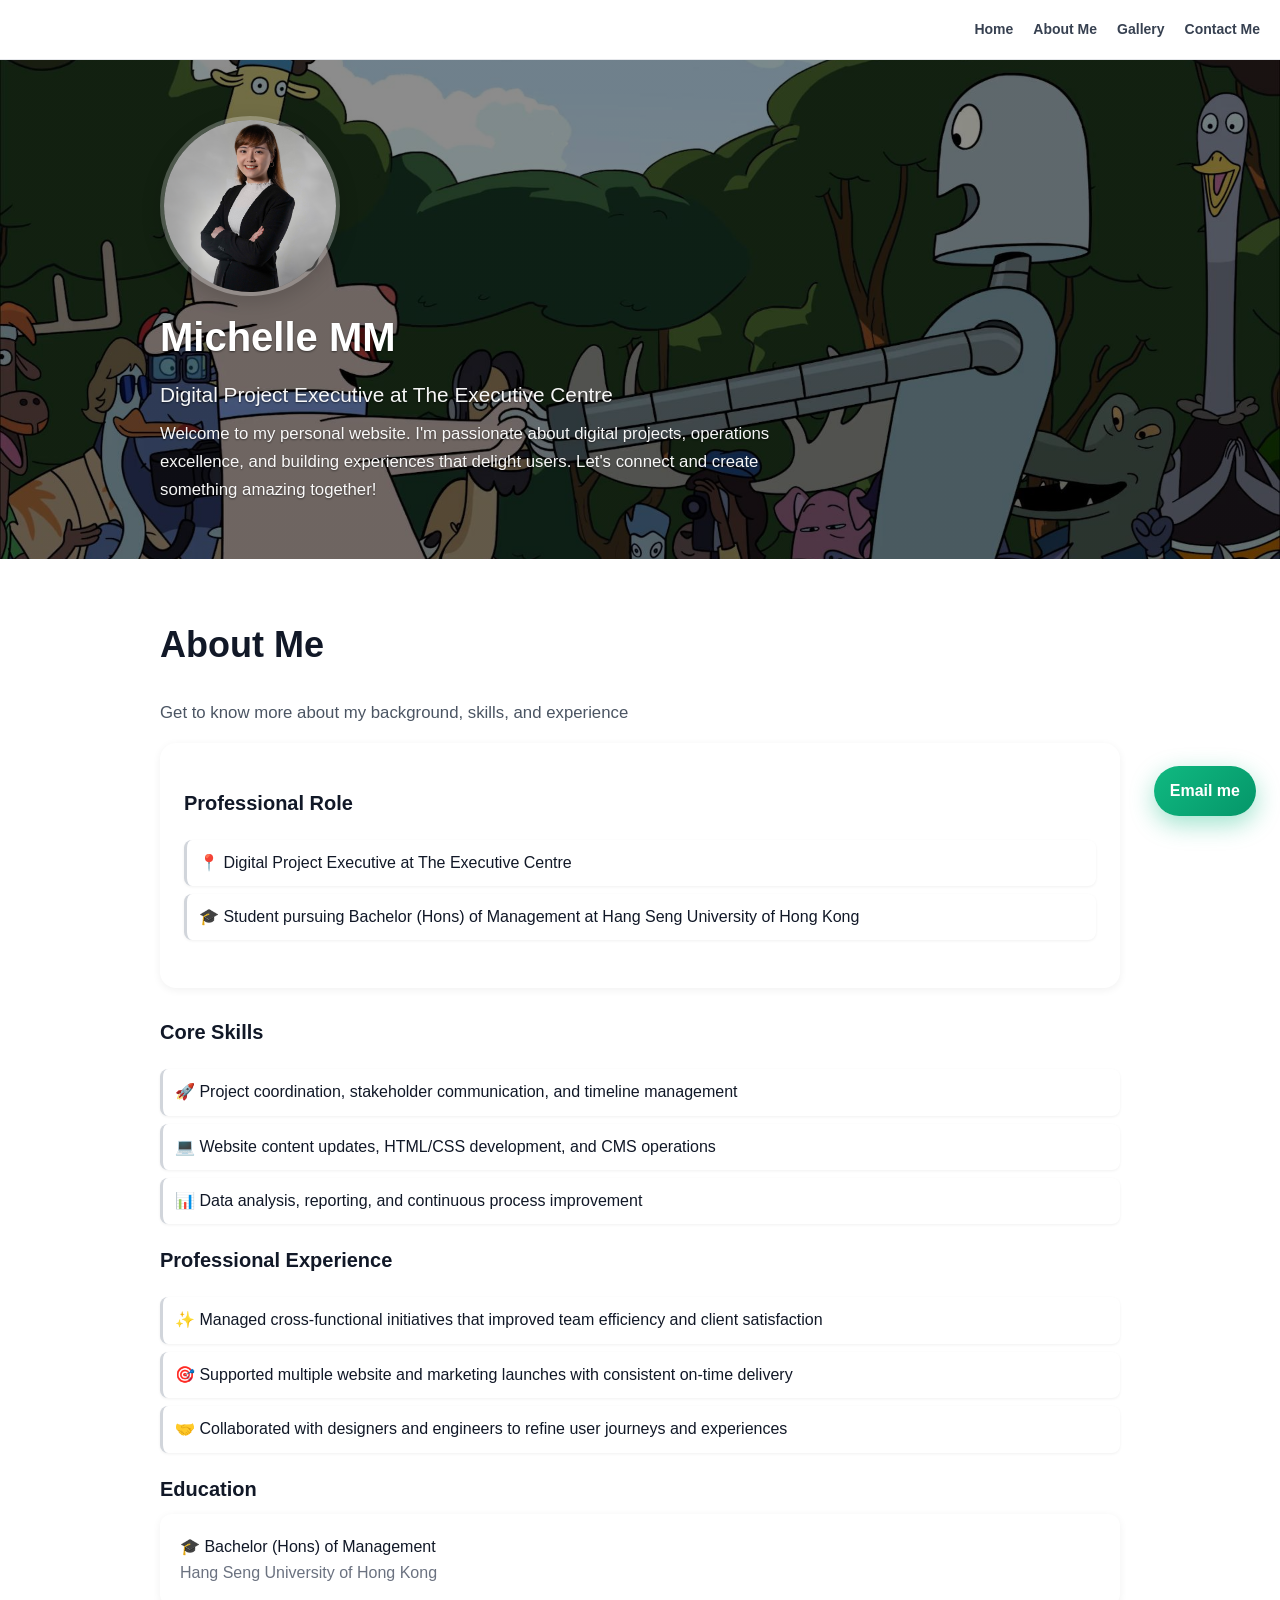
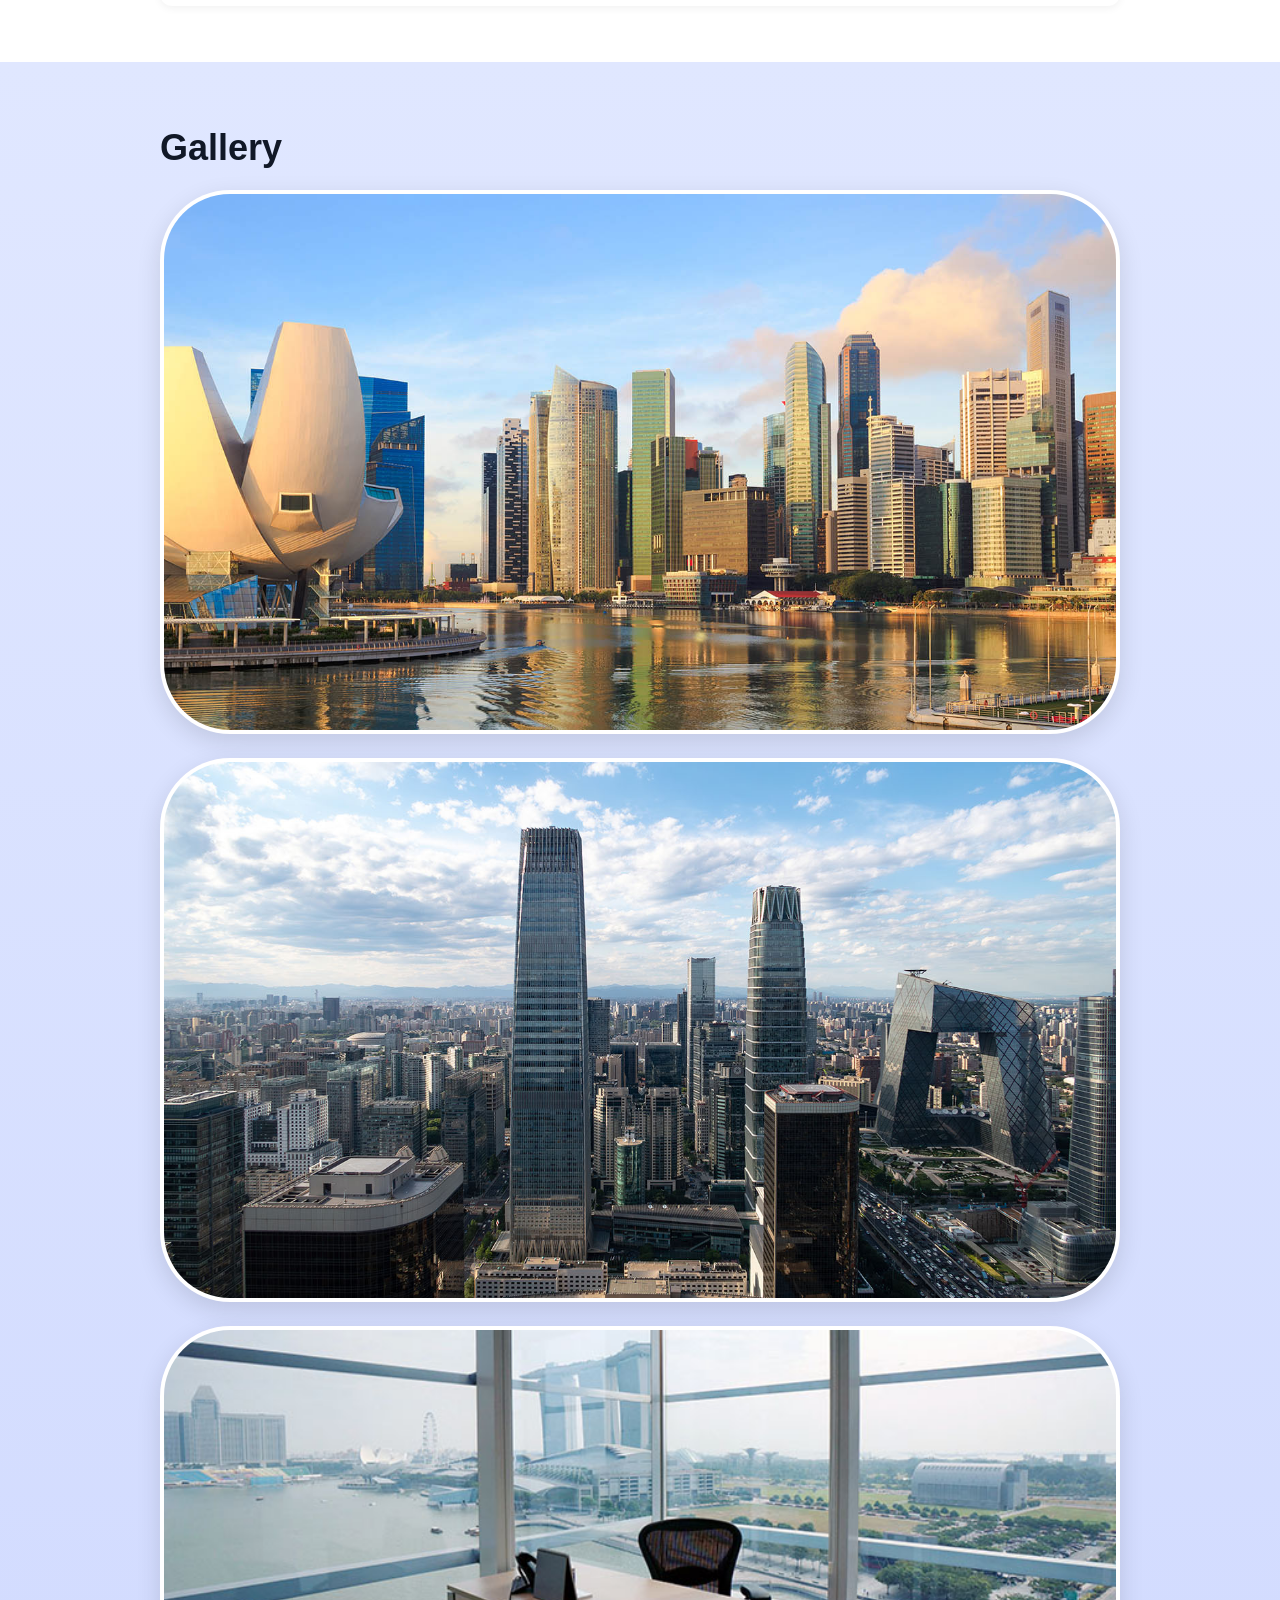
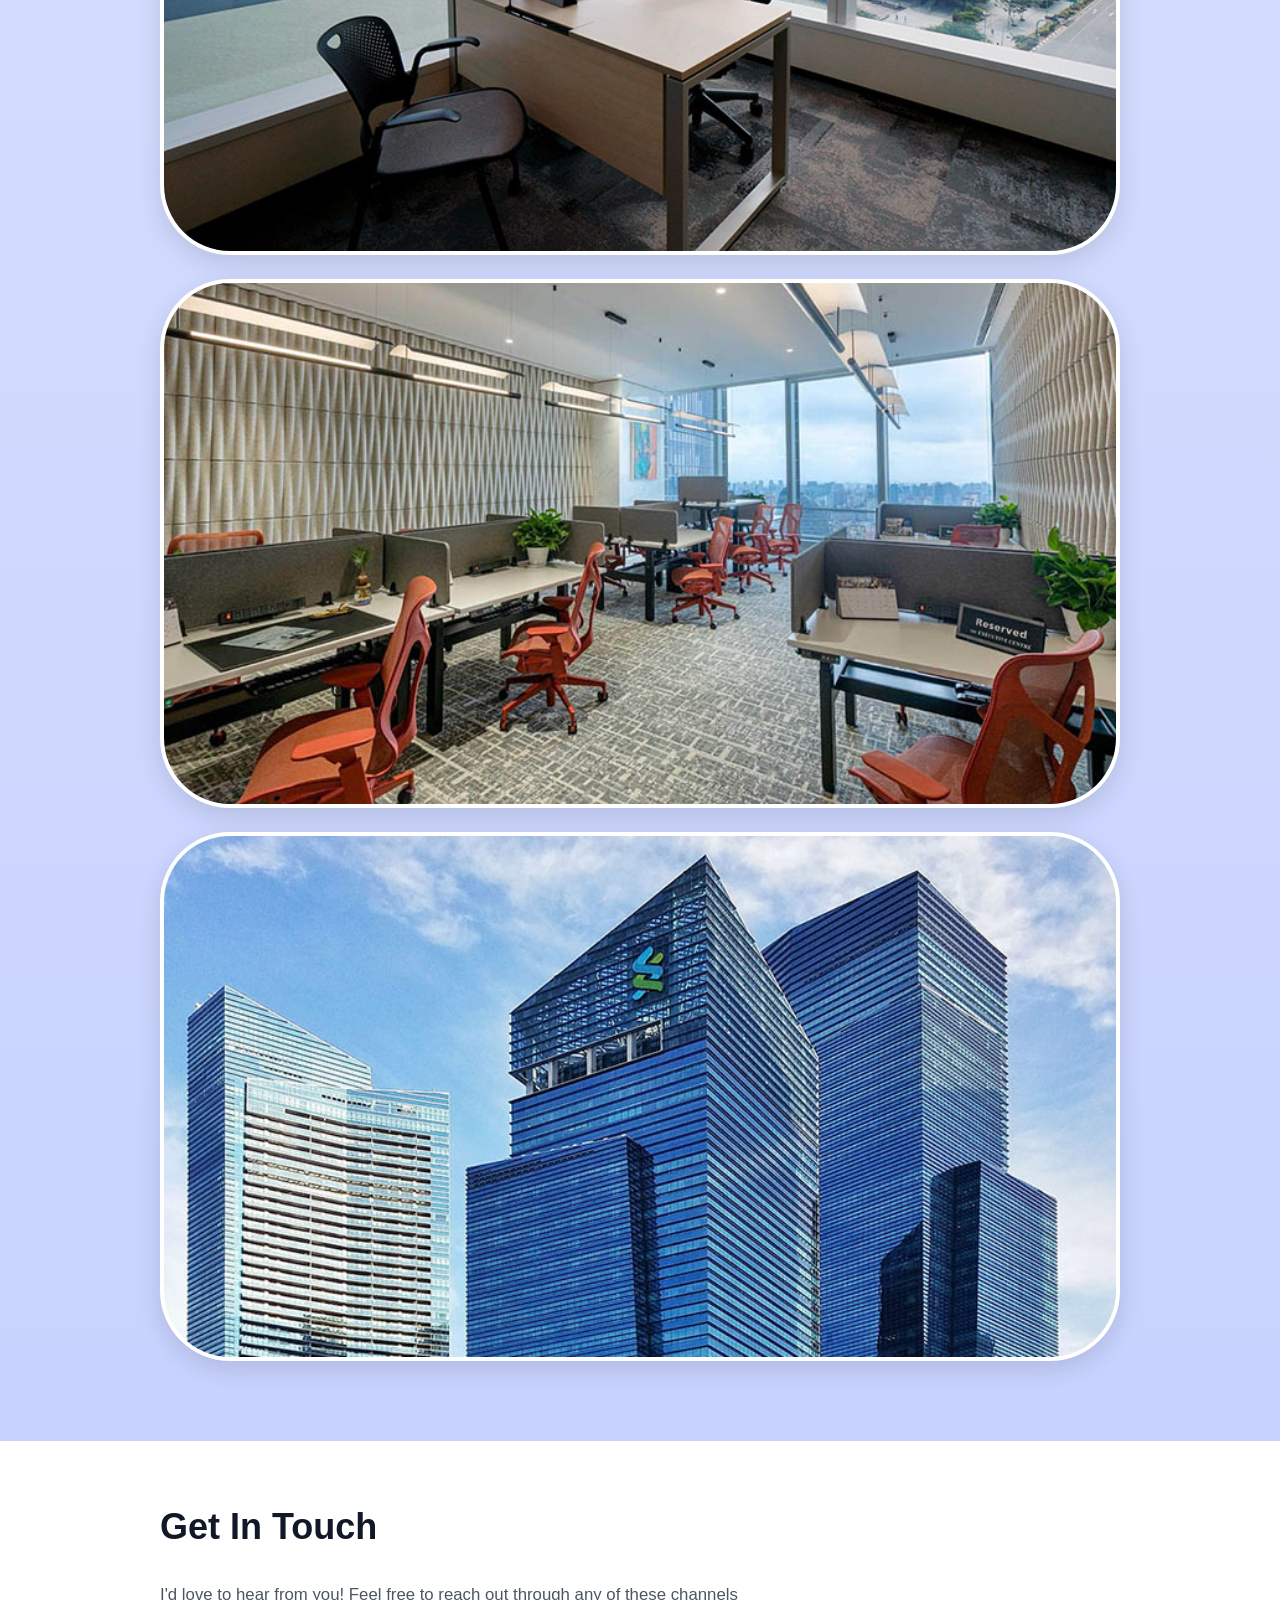
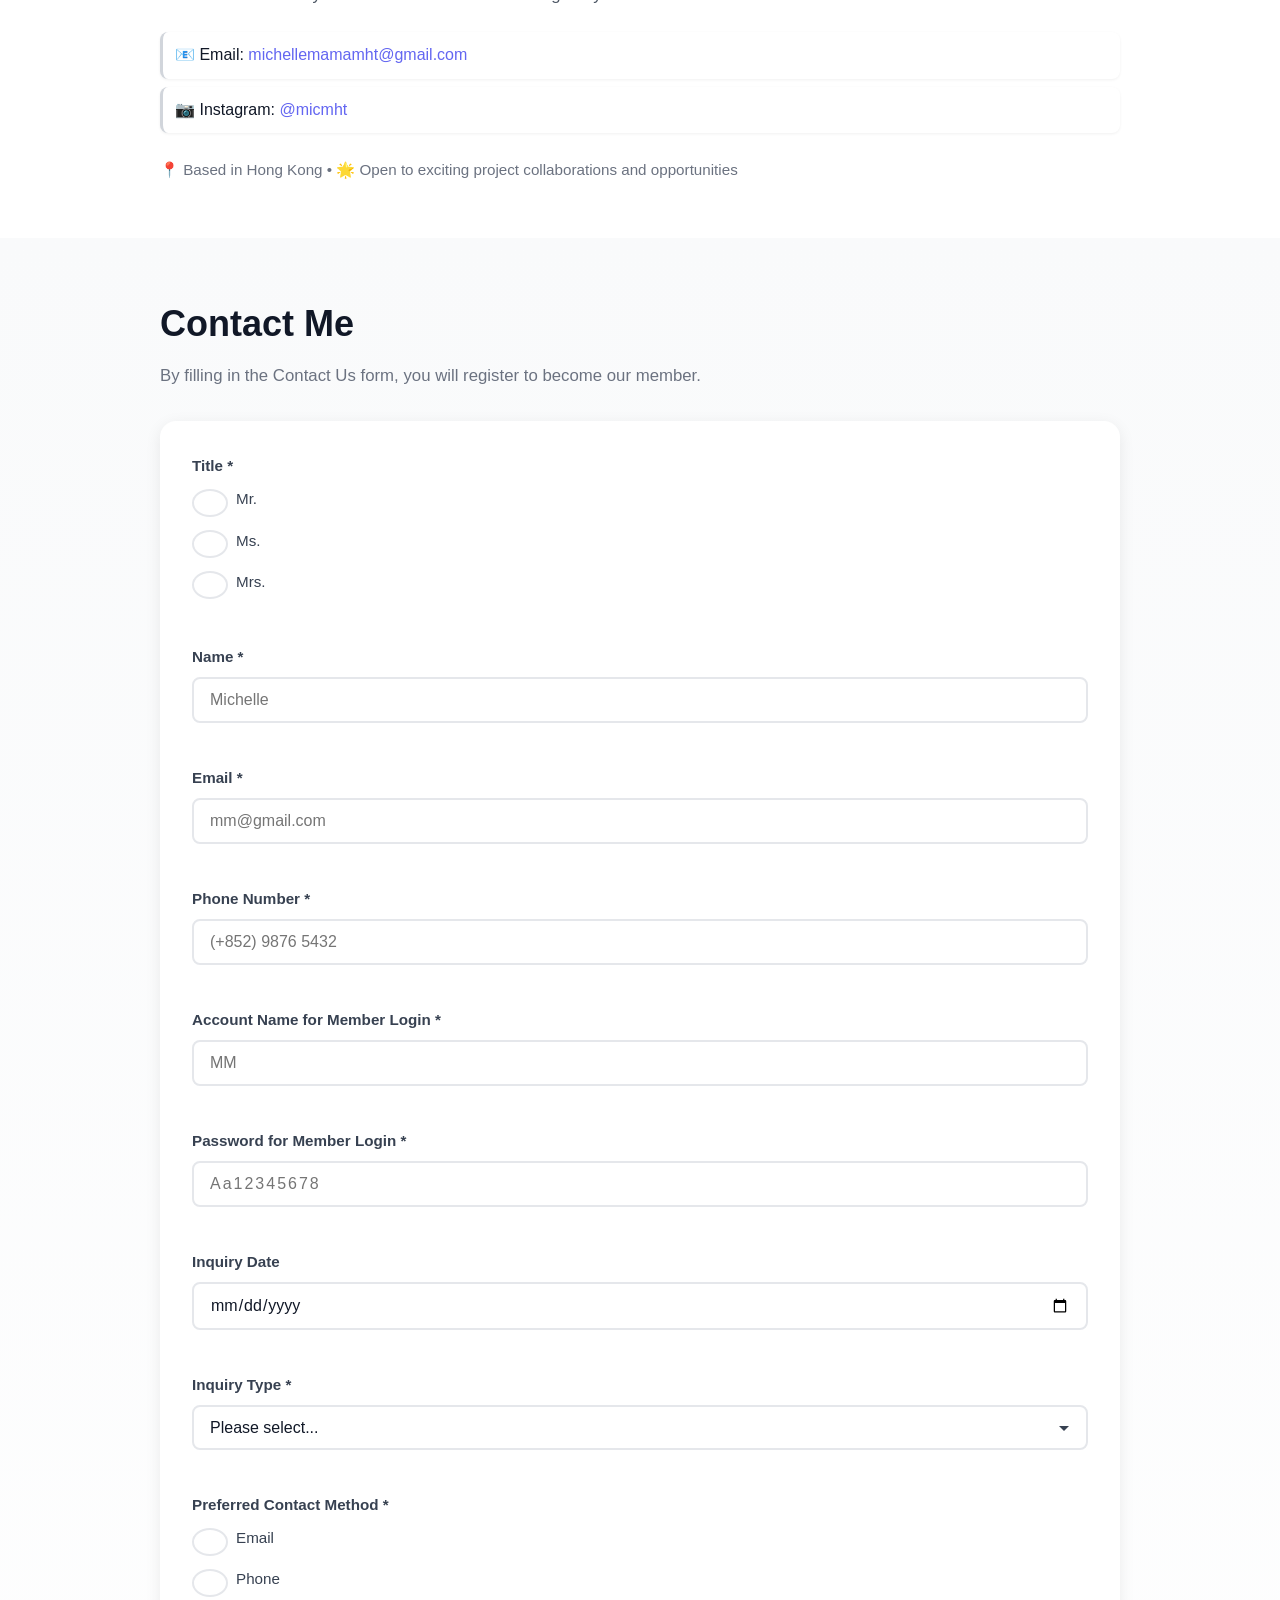
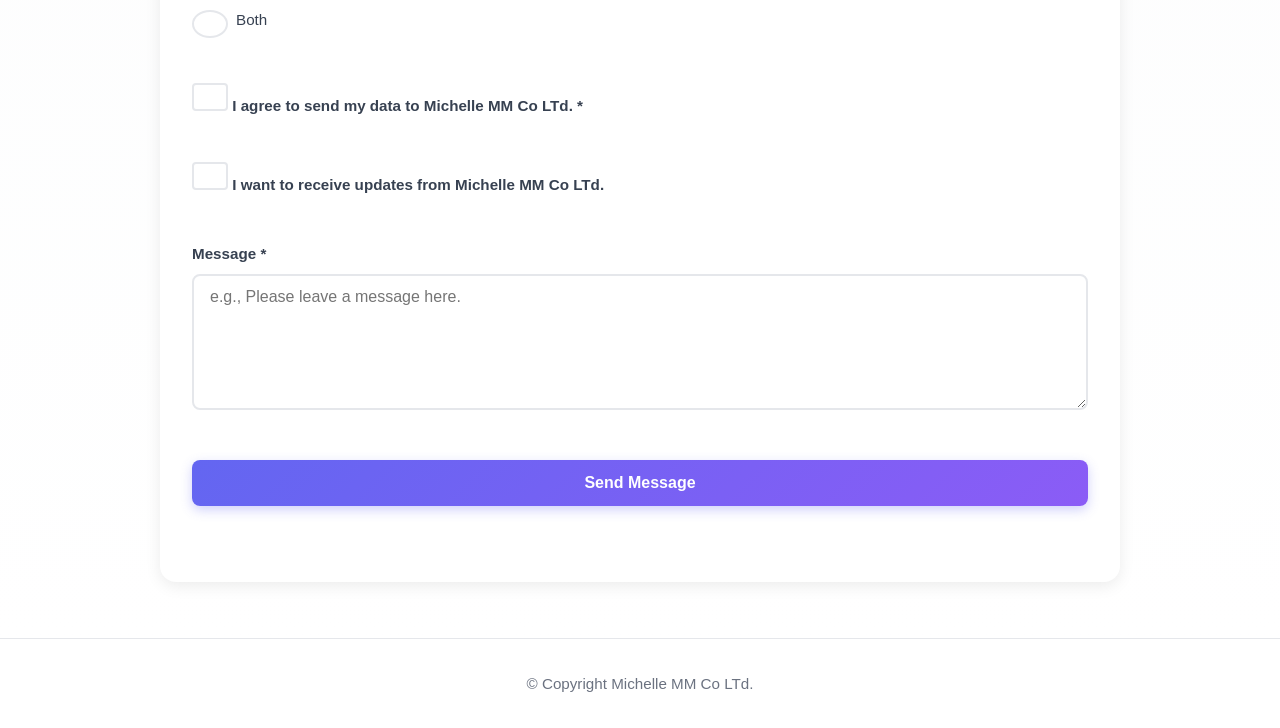
==== commit d066b380: "Added required to the password field" ====
--- a/index.html
+++ b/index.html
@@ -125,8 +125,8 @@
   <span class="error-message"></span>
   </div>
 <div class="form-group">
-<label for="password">Password for Member Login</label>
-<input type="password" id="password" name="password" placeholder="Aa12345678">
+<label for="password">Password for Member Login *</label>
+<input type="password" id="password" name="password" placeholder="Aa12345678" required>
 <span class="error-message"></span>
 </div>
 <div class="form-group">
@@ -336,7 +336,7 @@
     var accountName = document.getElementById('account-name').value.trim();
     var email = document.getElementById('email').value.trim();
     var phone = document.getElementById('phone').value.trim();
-    var password = document.getElementById('password').value;
+    var password = document.getElementById('password').value.trim();
     var inquiryType = document.getElementById('inquiry-type').value;
     var contactMethod = form.querySelector('input[name="contact-method"]:checked');
     var terms = document.getElementById('terms').checked;
@@ -361,6 +361,11 @@
     
     if(!accountName){
       showFieldError('account-name', 'Please enter your account name');
+      isValid = false;
+    }
+    
+    if(!password){
+      showFieldError('password', 'Please enter your password');
       isValid = false;
     }
     
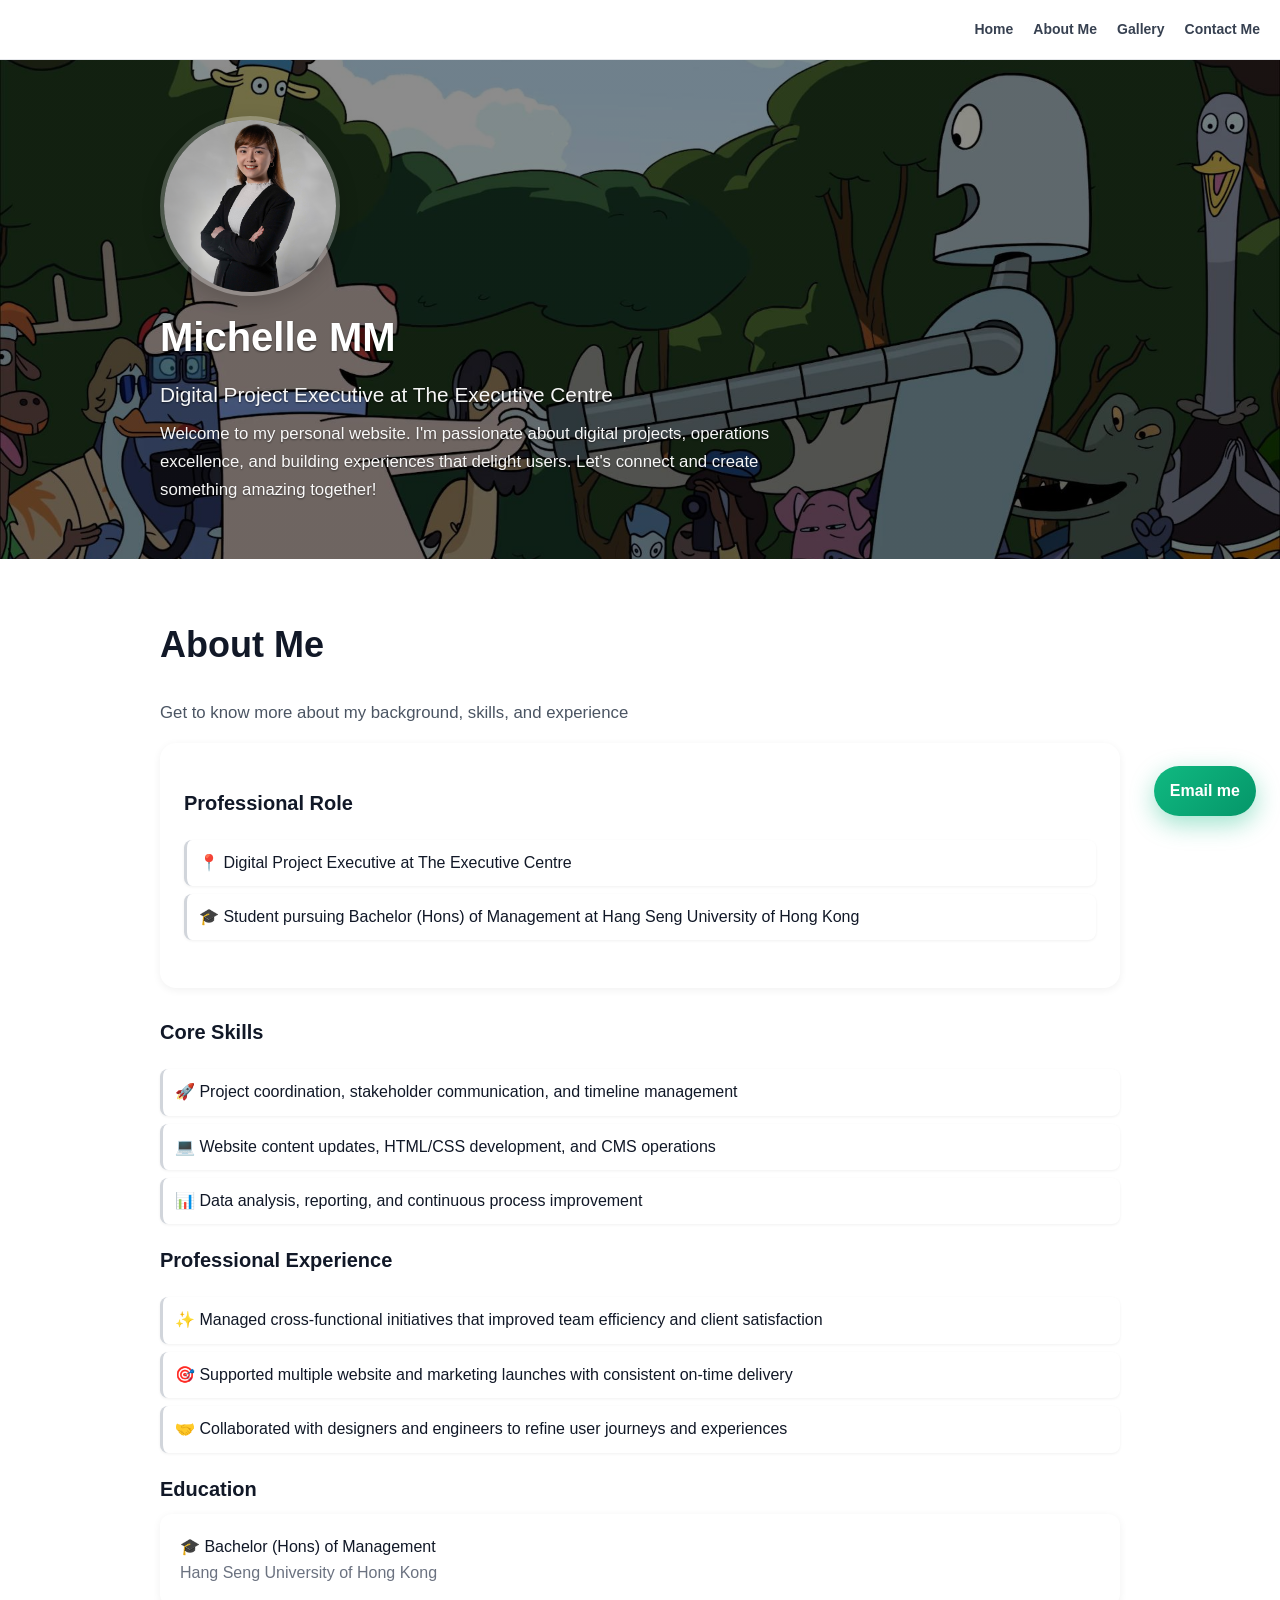
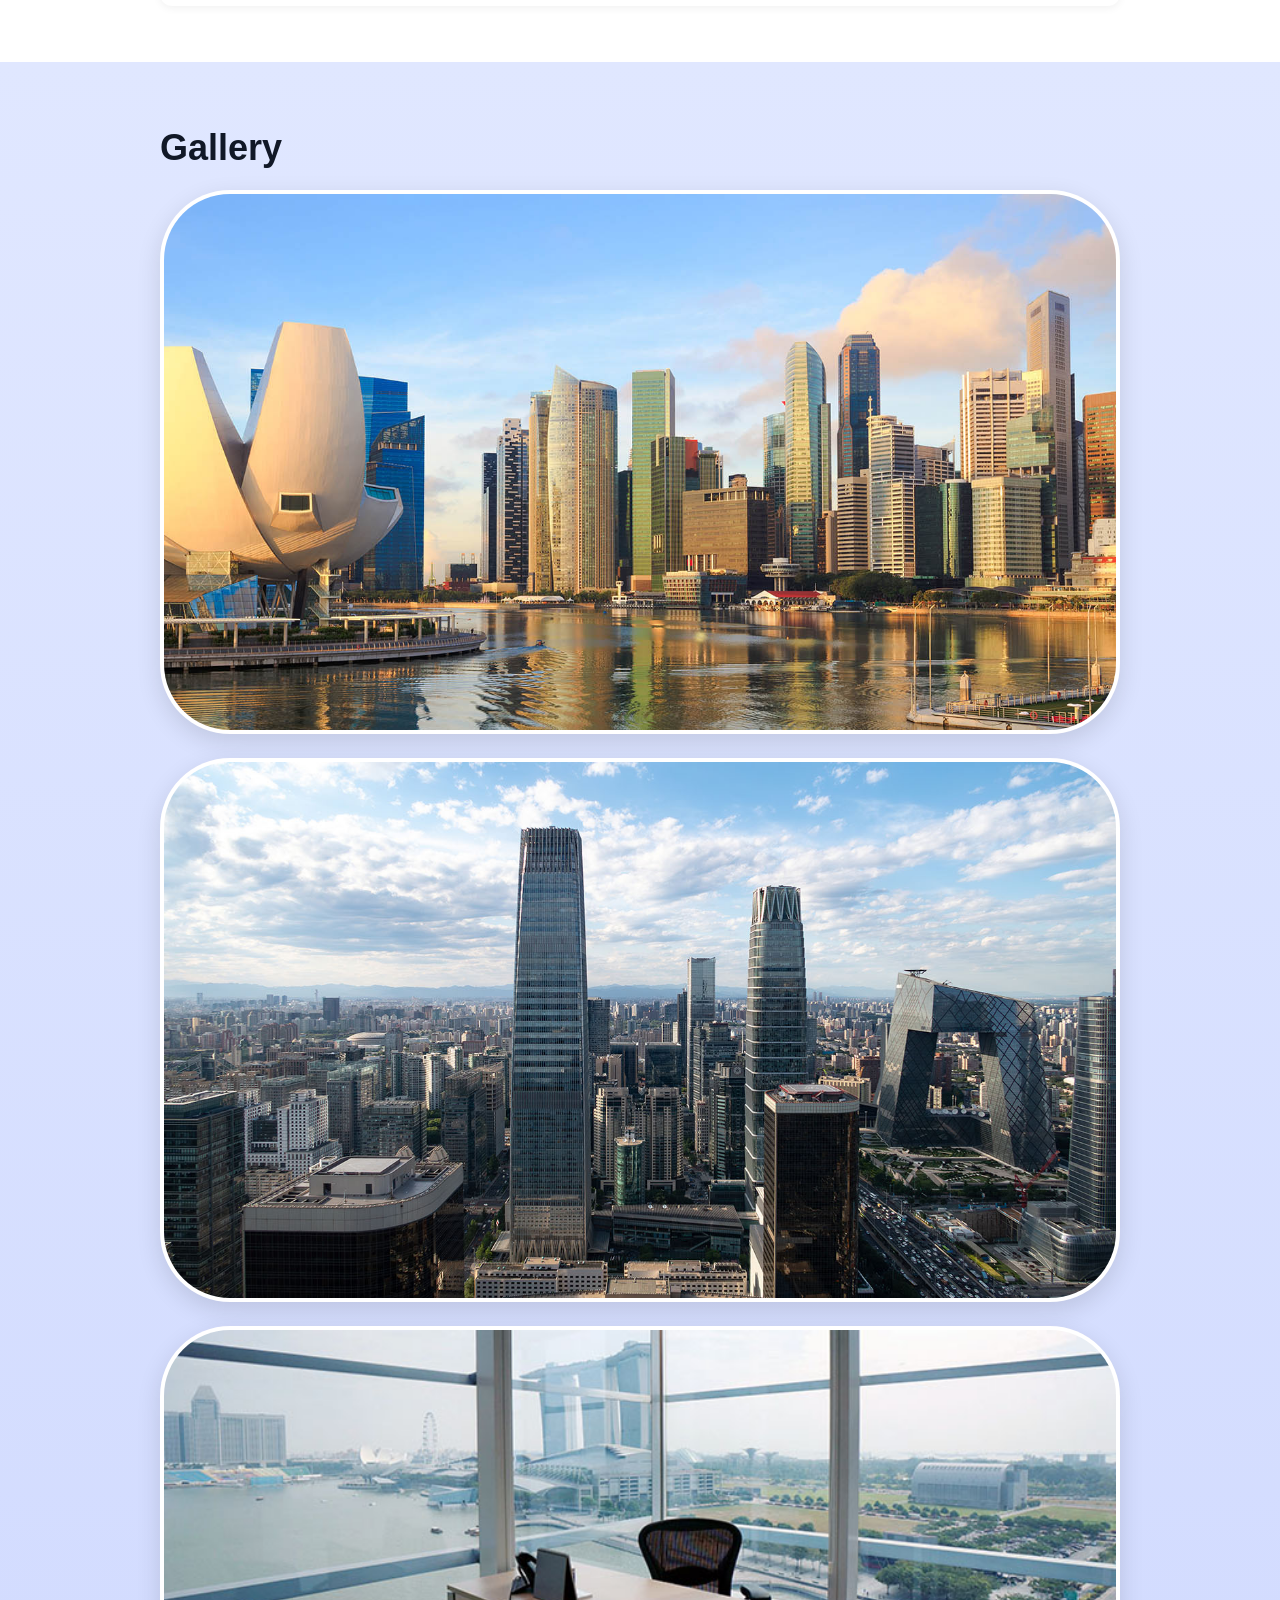
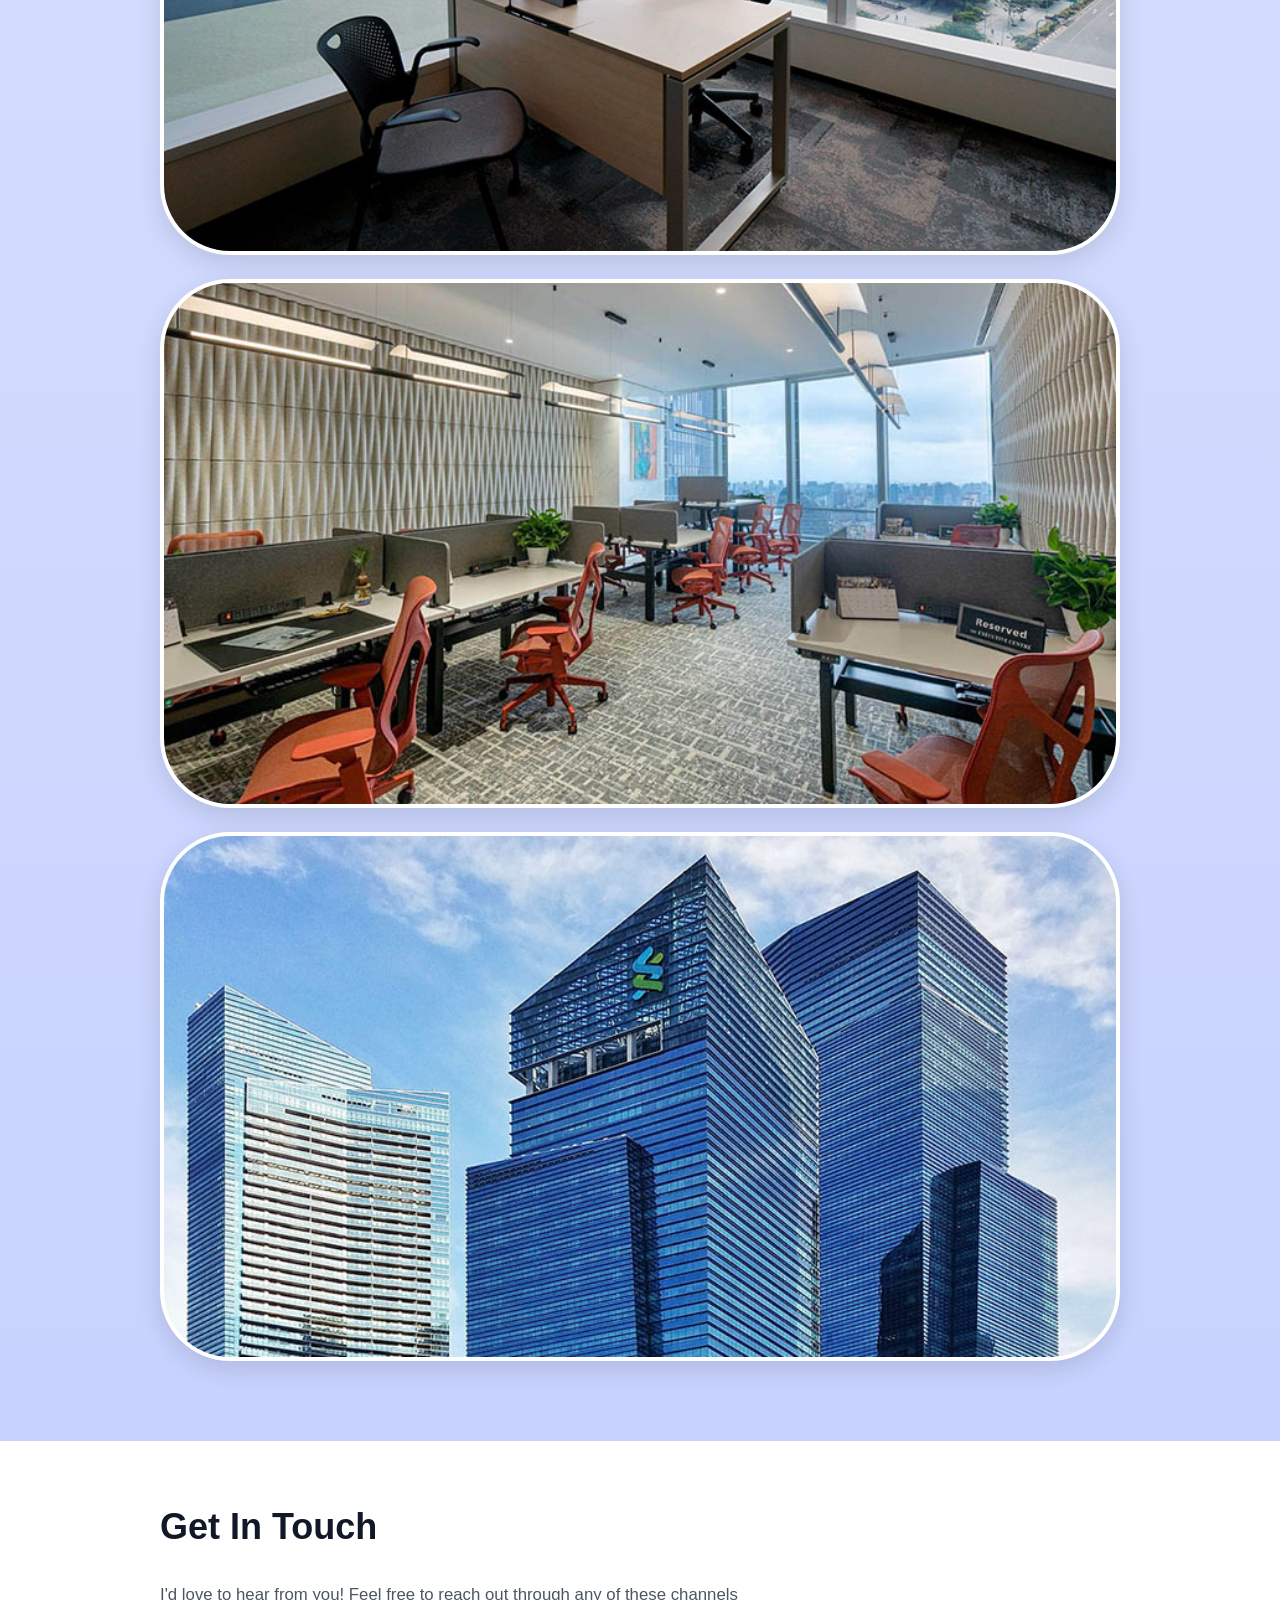
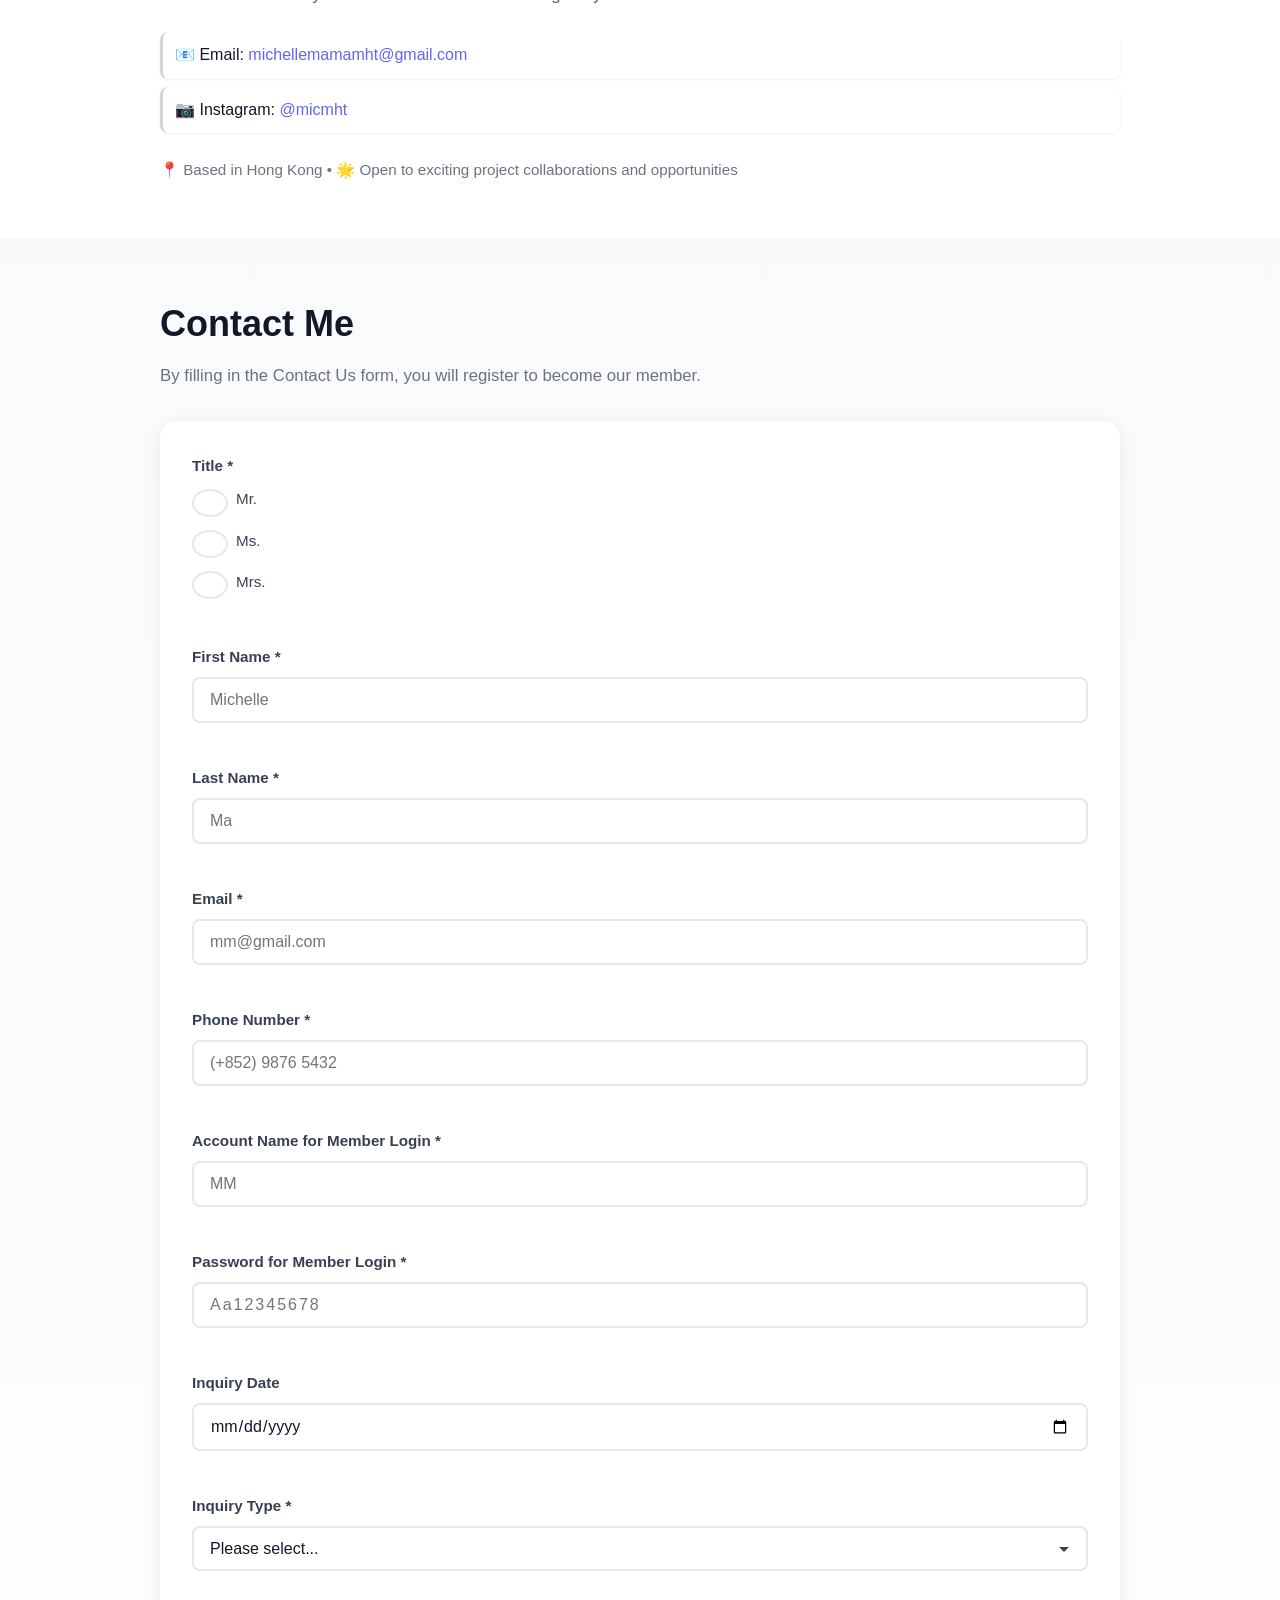
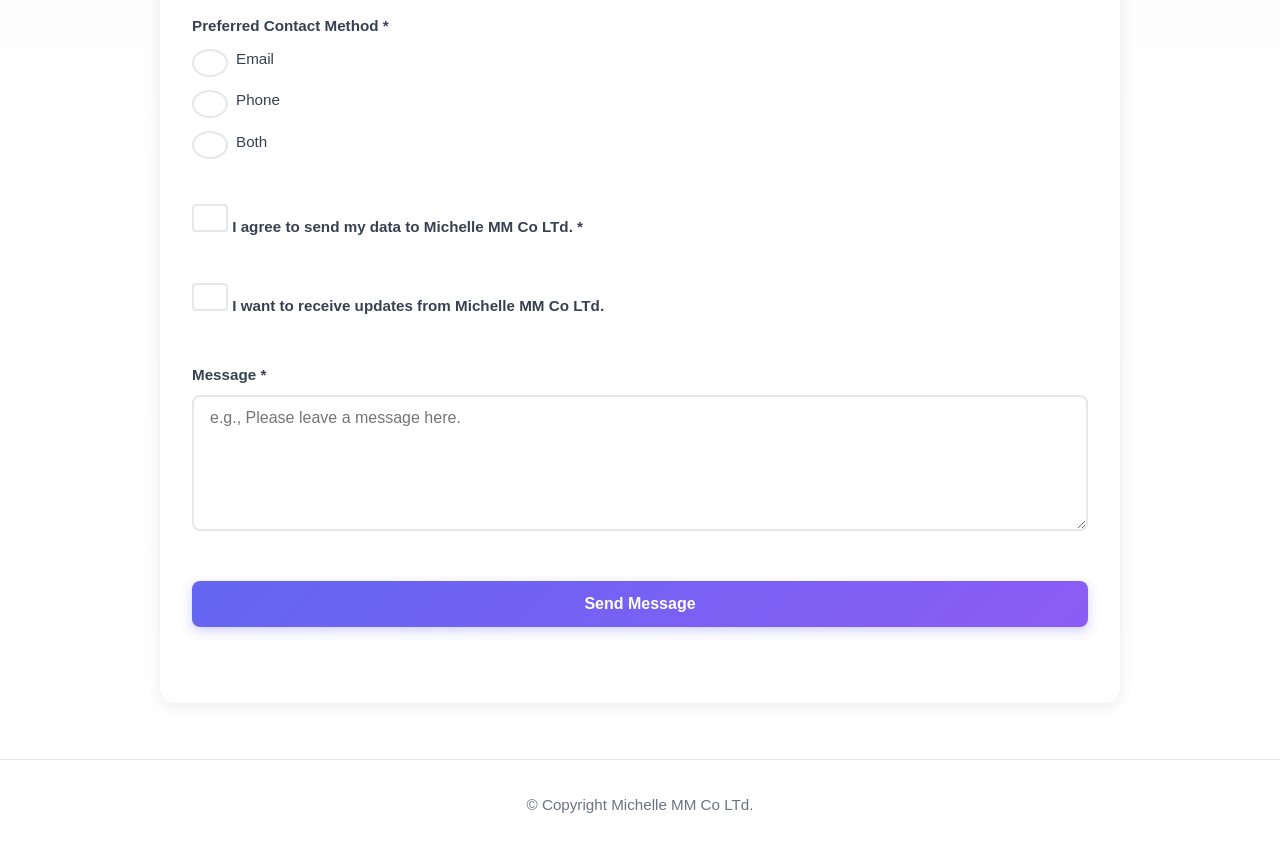
==== commit 340ca14a: "Seprate the Name field into First Name and Last Name" ====
--- a/index.html
+++ b/index.html
@@ -105,8 +105,13 @@
     <span class="error-message"></span>
     </div>
 <div class="form-group">
-<label for="name">Name *</label>
-<input type="text" id="name" name="name" placeholder="Michelle" required>
+<label for="firstName">First Name *</label>
+<input type="text" id="firstName" name="firstName" placeholder="Michelle" required>
+<span class="error-message"></span>
+</div>
+<div class="form-group">
+<label for="lastName">Last Name *</label>
+<input type="text" id="lastName" name="lastName" placeholder="Ma" required>
 <span class="error-message"></span>
 </div>
 <div class="form-group">
@@ -332,7 +337,8 @@
     
     // Get form values
     var title = form.querySelector('input[name="title"]:checked');
-    var name = document.getElementById('name').value.trim();
+    var firstName = document.getElementById('firstName').value.trim();
+    var lastName = document.getElementById('lastName').value.trim();
     var accountName = document.getElementById('account-name').value.trim();
     var email = document.getElementById('email').value.trim();
     var phone = document.getElementById('phone').value.trim();
@@ -354,8 +360,13 @@
       isValid = false;
     }
     
-    if(!name){
-      showFieldError('name', 'Please enter your name');
+    if(!firstName){
+      showFieldError('firstName', 'Please enter your first name');
+      isValid = false;
+    }
+    
+    if(!lastName){
+      showFieldError('lastName', 'Please enter your last name');
       isValid = false;
     }
     
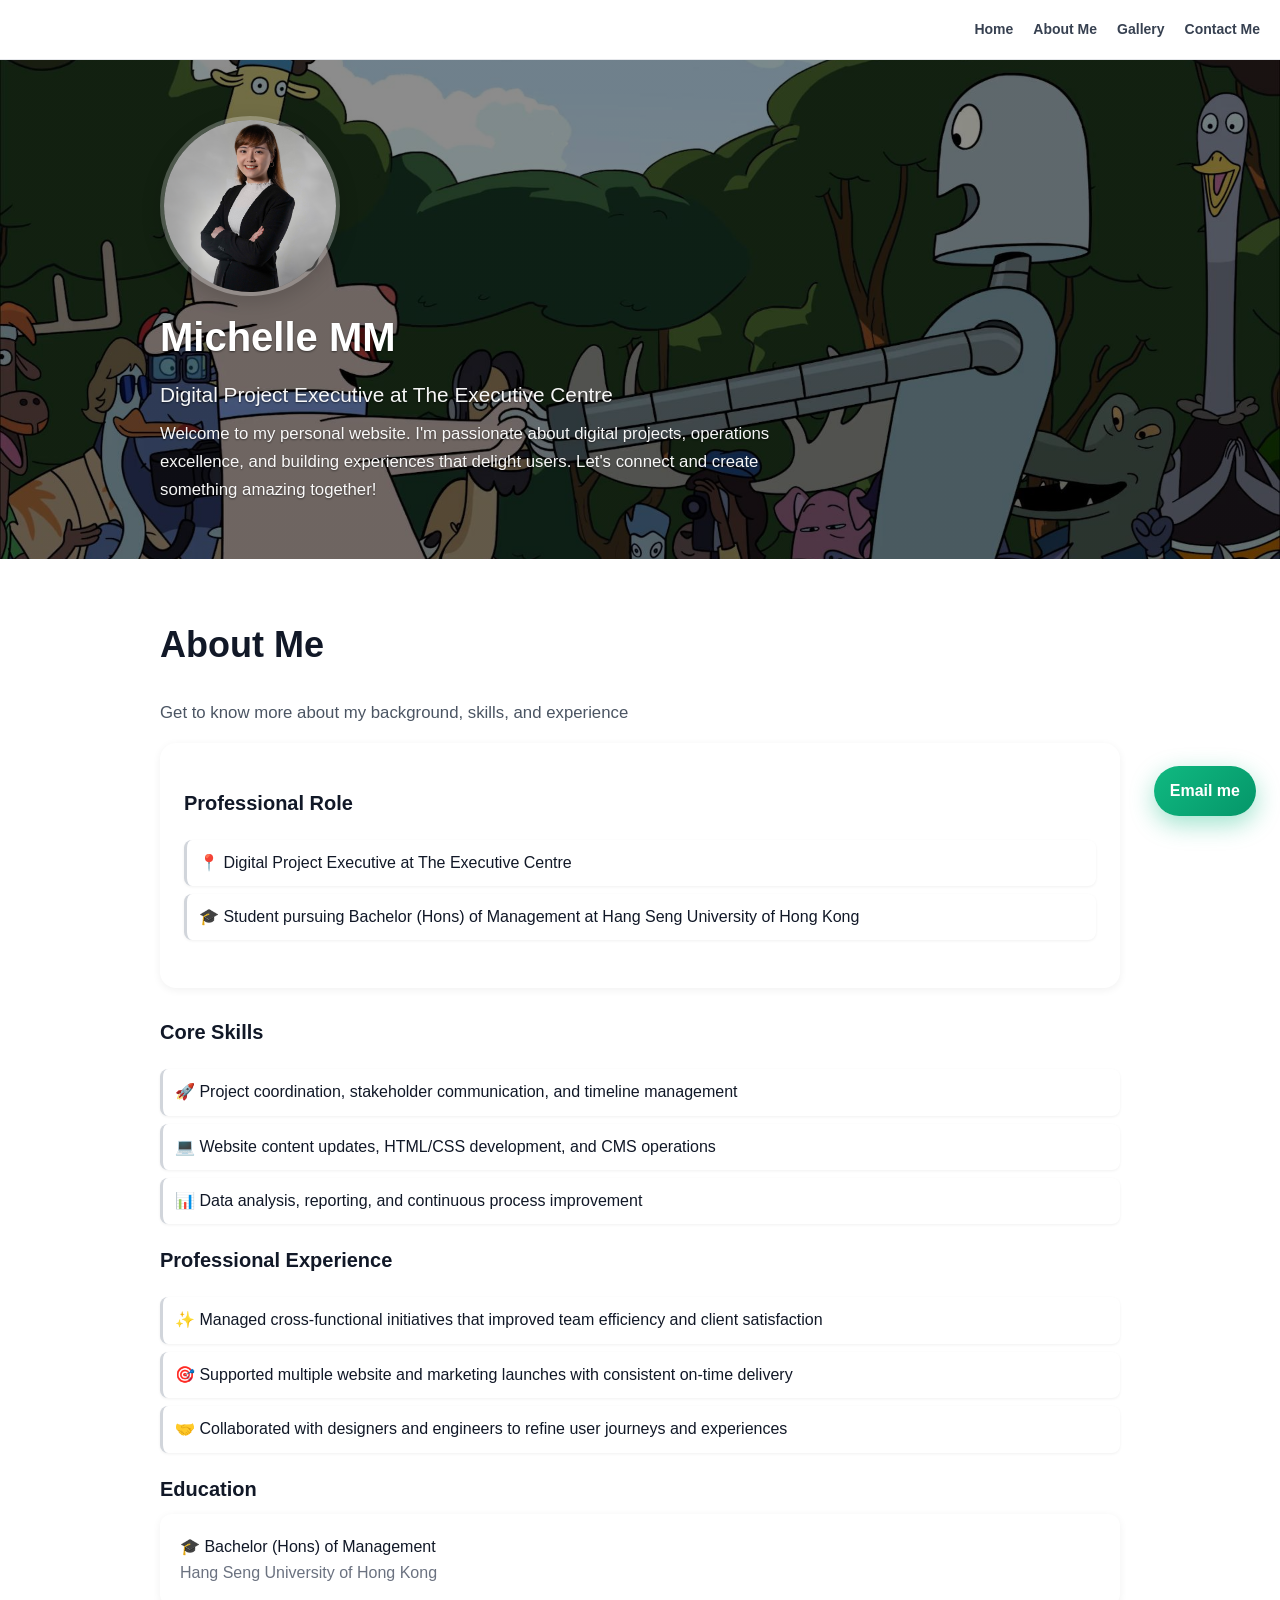
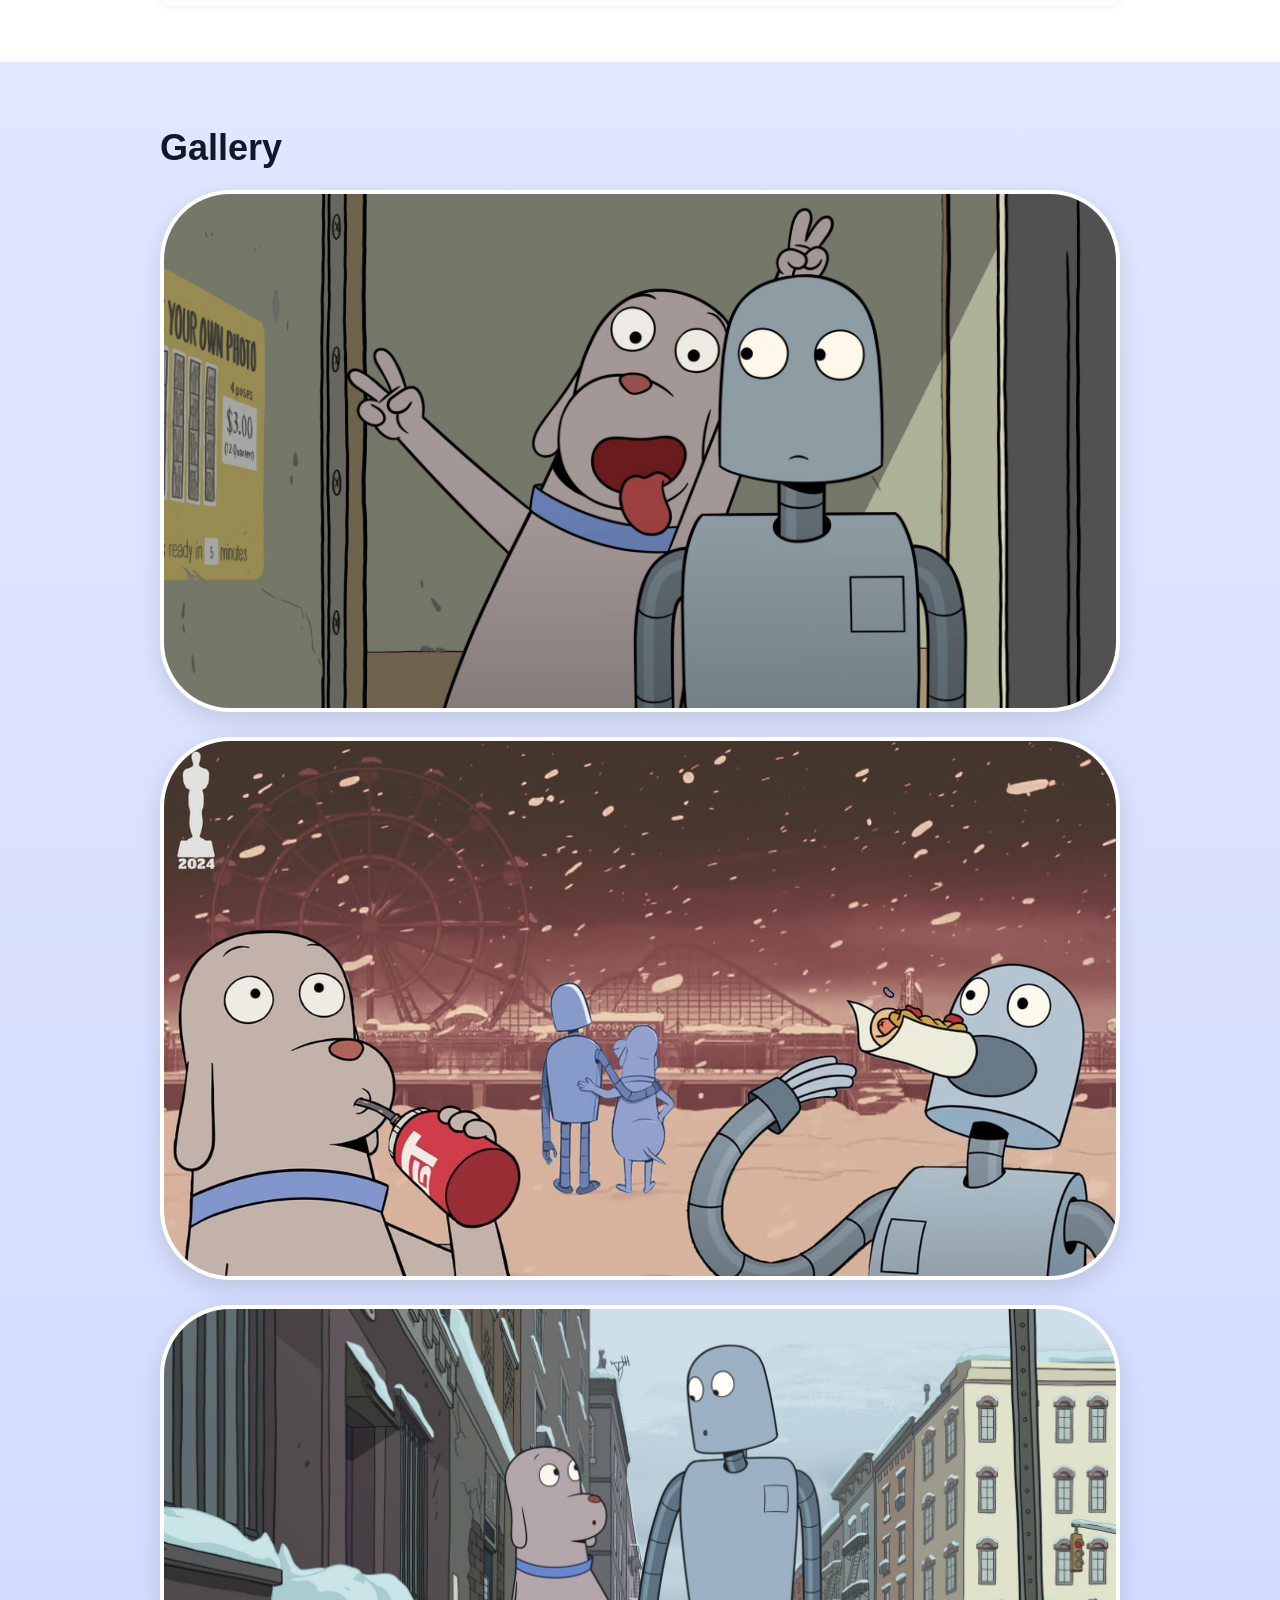
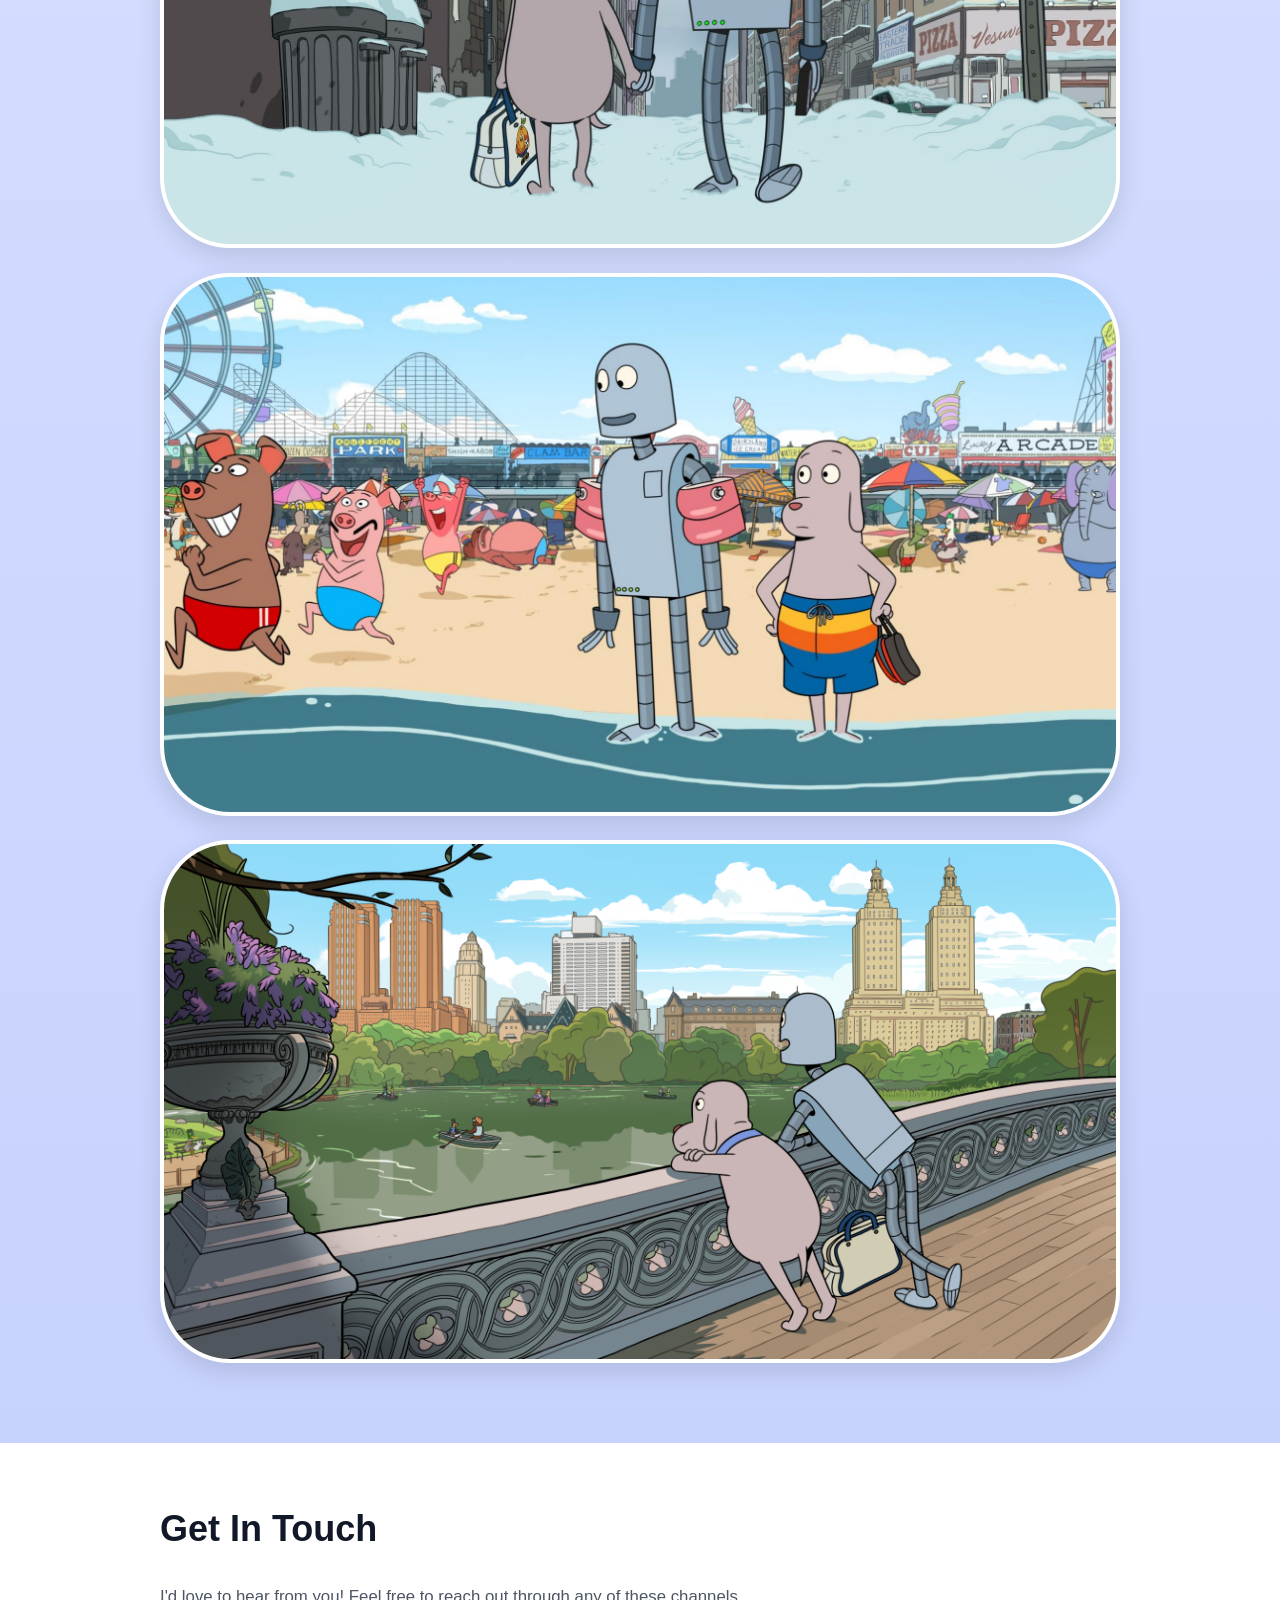
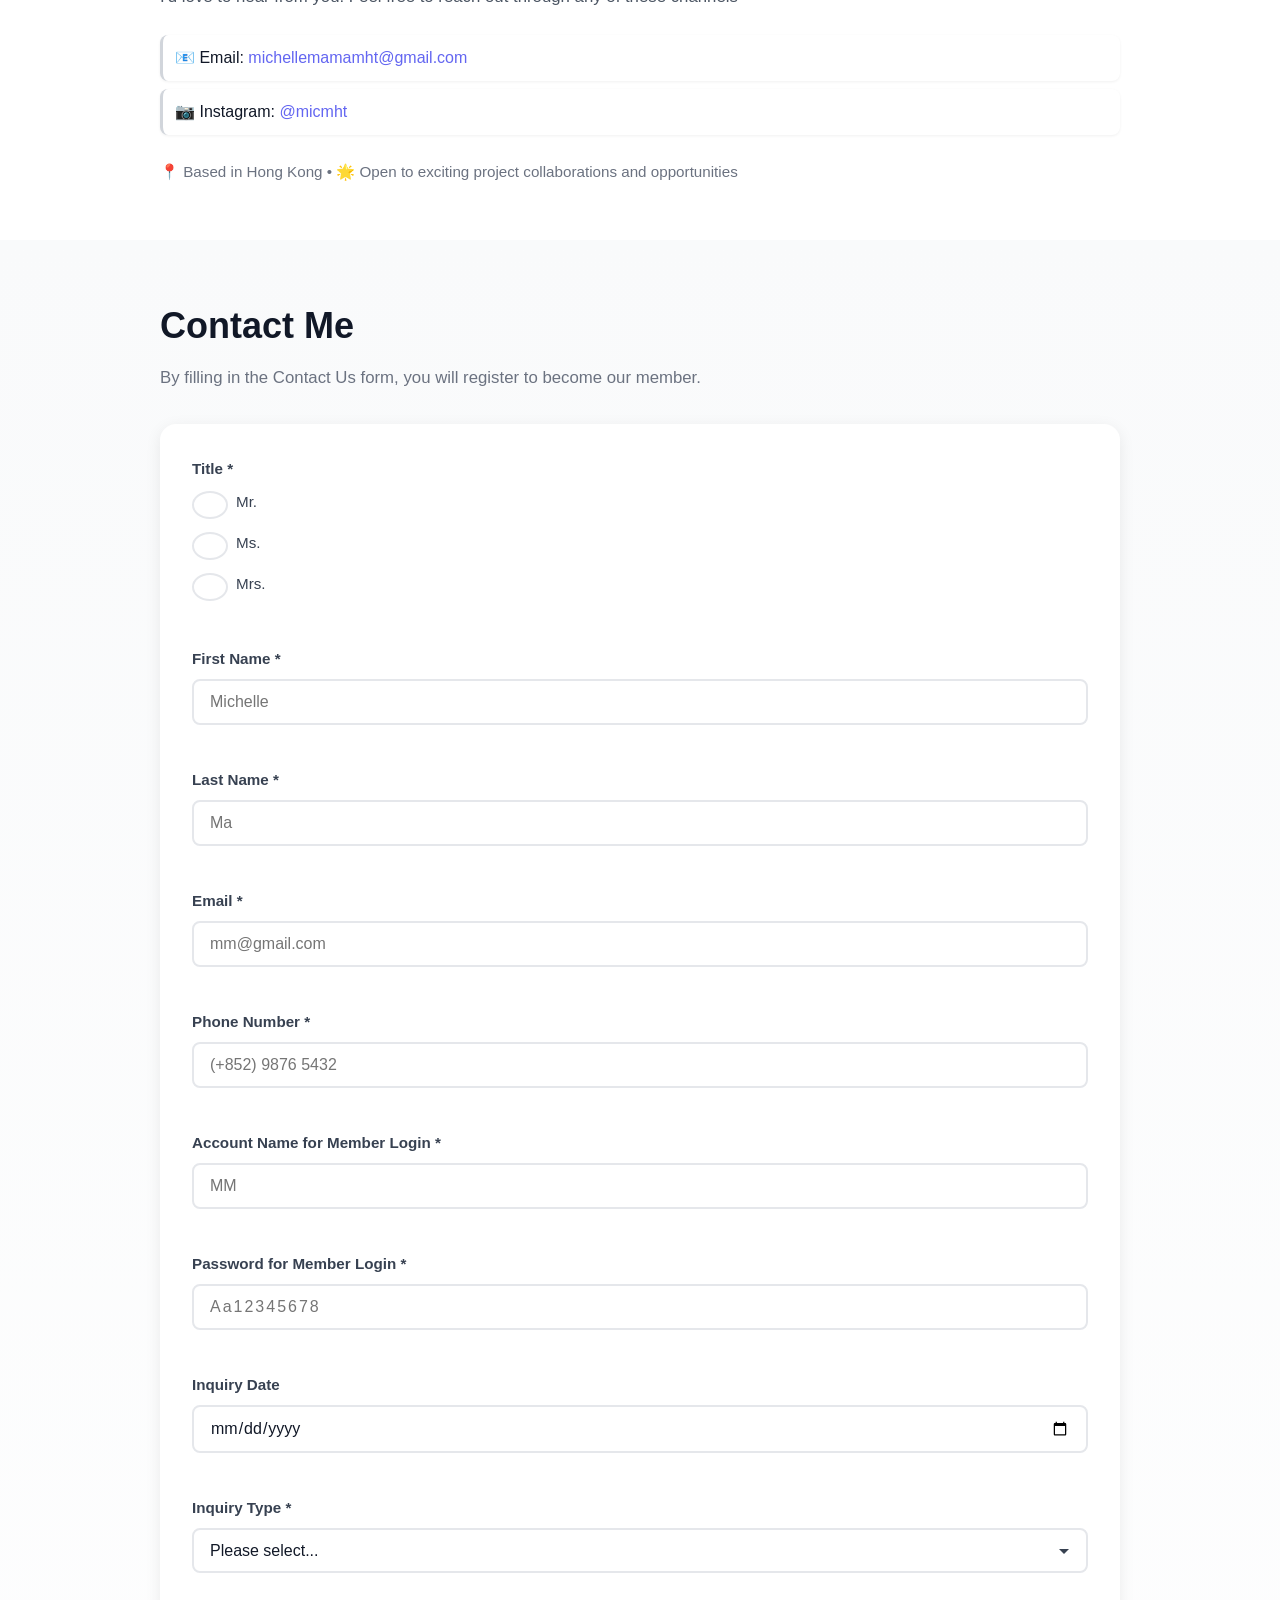
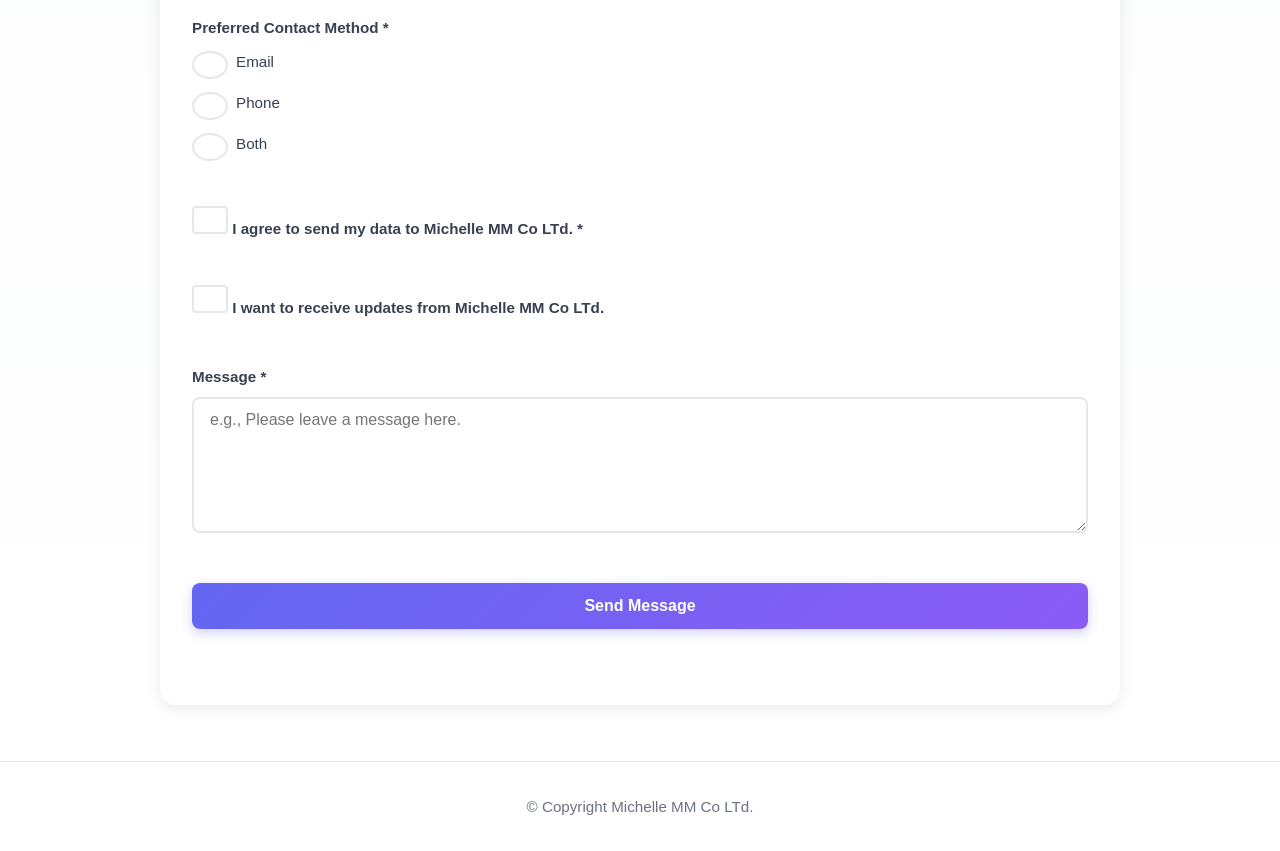
==== commit fd0fa668: "Change images to Robert Dreams" ====
--- a/index.html
+++ b/index.html
@@ -61,11 +61,11 @@
 <section id="gallery">
 <div class="container">
 <h1>Gallery</h1>
-<img src="Images/Article-SingaporeLimitedLiabilityCompanyRegistrationCostRequirement-Header.jpg" alt="LLC Registration Header">
-<img src="Images/Article-OfficeRentalPlatforms2025Strategy-Header.jpg" alt="Office Rental Platforms 2025 Header">
-<img src="Images/Article-SingaporeLimitedLiabilityCompanyRegistrationCostRequirement-Room.jpg" alt="LLC Registration Room">
-<img src="Images/Article-TecFlexibleGlobalWorkspacesBusinessCircle-Workstations.jpg" alt="TEC Flexible Workspaces Workstations">
-<img src="Images/Article-SingaporeLimitedLiabilityCompanyRegistrationCostRequirement-Exterior.jpg" alt="LLC Registration Exterior">
+<img src="Images/wp14143793-robot-dreams-wallpapers.jpg" alt="Robot and Doggy">
+<img src="Images/wp14143801-robot-dreams-wallpapers.jpg" alt="Robot and Doggy are eating together">
+<img src="Images/wp14143804-robot-dreams-wallpapers.jpg" alt="Robot and Doggy are holding hands under the snow">
+<img src="Images/wp14143809-robot-dreams-wallpapers.jpg" alt="Robot and Doggy are going to the beatch">
+<img src="Images/wp14143810-robot-dreams-wallpapers.png" alt="Robot and Doggy are enjoy the view on the bridge">
 </div>
 </section>
 
@@ -85,7 +85,7 @@
 <div class="container">
 <h1>Contact Me</h1>
 <p>By filling in the Contact Us form, you will register to become our member.</p>
-<form id="contactForm" novalidate>
+<form id="contactForm" action="https://app.us7.list-manage.com/subscribe/post?u=ef523bb16d90a282c8f7b4251&amp;id=9f98a2d433&amp;f_id=00cca8e0f0" method="post" novalidate>
   <div class="form-group">
     <label>Title *</label>
     <div class="radio-group">
@@ -106,23 +106,27 @@
     </div>
 <div class="form-group">
 <label for="firstName">First Name *</label>
-<input type="text" id="firstName" name="firstName" placeholder="Michelle" required>
+<input type="text" id="firstName" name="FNAME" placeholder="Michelle" required>
 <span class="error-message"></span>
 </div>
 <div class="form-group">
 <label for="lastName">Last Name *</label>
-<input type="text" id="lastName" name="lastName" placeholder="Ma" required>
+<input type="text" id="lastName" name="LNAME" placeholder="Ma" required>
 <span class="error-message"></span>
 </div>
 <div class="form-group">
 <label for="email">Email *</label>
-<input type="email" id="email" name="email" placeholder="mm@gmail.com" required>
+<input type="email" id="email" name="EMAIL" placeholder="mm@gmail.com" required>
 <span class="error-message"></span>
 </div>
 <div class="form-group">
 <label for="phone">Phone Number *</label>
-<input type="tel" id="phone" name="phone" placeholder="(+852) 9876 5432" minlength="8" maxlength="20" required>
-<span class="error-message"></span>
+<input type="tel" id="phone" name="PHONE" placeholder="(+852) 9876 5432" minlength="8" maxlength="20" required>
+<span class="error-message"></span>
+</div>
+<!-- Mailchimp bot protection field -->
+<div aria-hidden="true" style="position: absolute; left: -5000px;">
+  <input type="text" name="b_ef523bb16d90a282c8f7b4251_9f98a2d433" tabindex="-1" value="">
 </div>
 <div class="form-group">
   <label for="account-name">Account Name for Member Login *</label>
@@ -430,15 +434,57 @@
       return;
     }
     
-    // Show success message
-    formMessage.textContent = 'Thank you for your message! I\'ll get back to you as soon as possible. Please stay tuned.';
-    formMessage.className = 'form-message success';
-    
-    // Reset form
-    form.reset();
-    
-    // Note: In a real application, you would send the form data to a server here
-    // For now, this is just client-side validation and feedback
+    // Submit to Mailchimp using JSONP
+    var formData = {
+      u: 'ef523bb16d90a282c8f7b4251',
+      id: '9f98a2d433',
+      f_id: '00cca8e0f0',
+      FNAME: firstName,
+      LNAME: lastName,
+      EMAIL: email,
+      PHONE: phone
+    };
+    
+    // Build query string
+    var queryString = Object.keys(formData).map(function(key) {
+      return encodeURIComponent(key) + '=' + encodeURIComponent(formData[key]);
+    }).join('&');
+    
+    // Create callback function name
+    var callbackName = 'mailchimpCallback_' + Date.now();
+    
+    // Create script element for JSONP
+    var script = document.createElement('script');
+    script.src = 'https://app.us7.list-manage.com/subscribe/post-json?' + queryString + '&c=' + callbackName;
+    
+    // Set up callback
+    window[callbackName] = function(data) {
+      // Clean up
+      delete window[callbackName];
+      if(script.parentNode){
+        document.body.removeChild(script);
+      }
+      
+      if(data.result === 'success'){
+        // Show success message
+        formMessage.textContent = 'Thank you for your message! I\'ll get back to you as soon as possible. Please stay tuned.';
+        formMessage.className = 'form-message success';
+        
+        // Reset form and redirect to thank-you page
+        form.reset();
+        setTimeout(function(){
+          window.location.href = 'thank-you.html';
+        }, 1500);
+      } else {
+        // Show error message from Mailchimp
+        var errorMsg = data.msg || 'There was an error submitting your form. Please try again.';
+        formMessage.textContent = errorMsg;
+        formMessage.className = 'form-message error';
+      }
+    };
+    
+    // Add script to page
+    document.body.appendChild(script);
   });
   
   // Clear error on input
